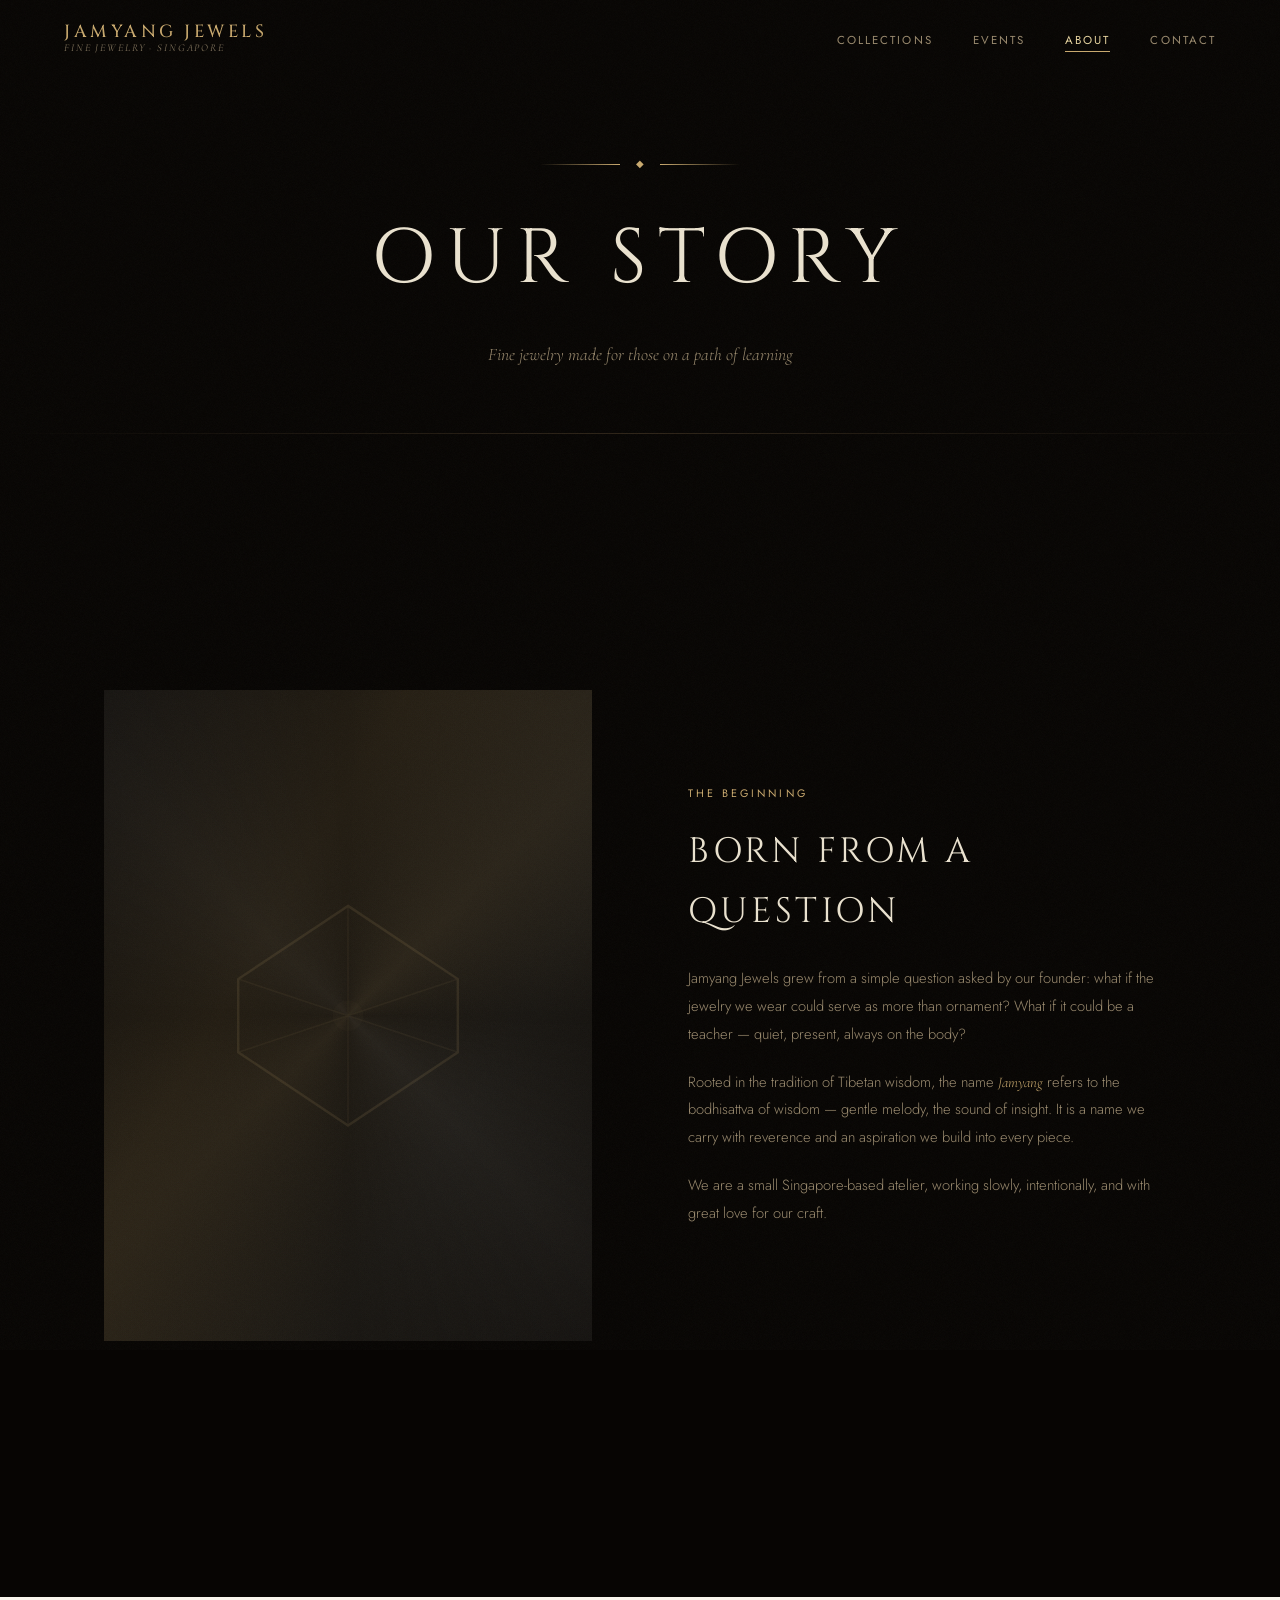
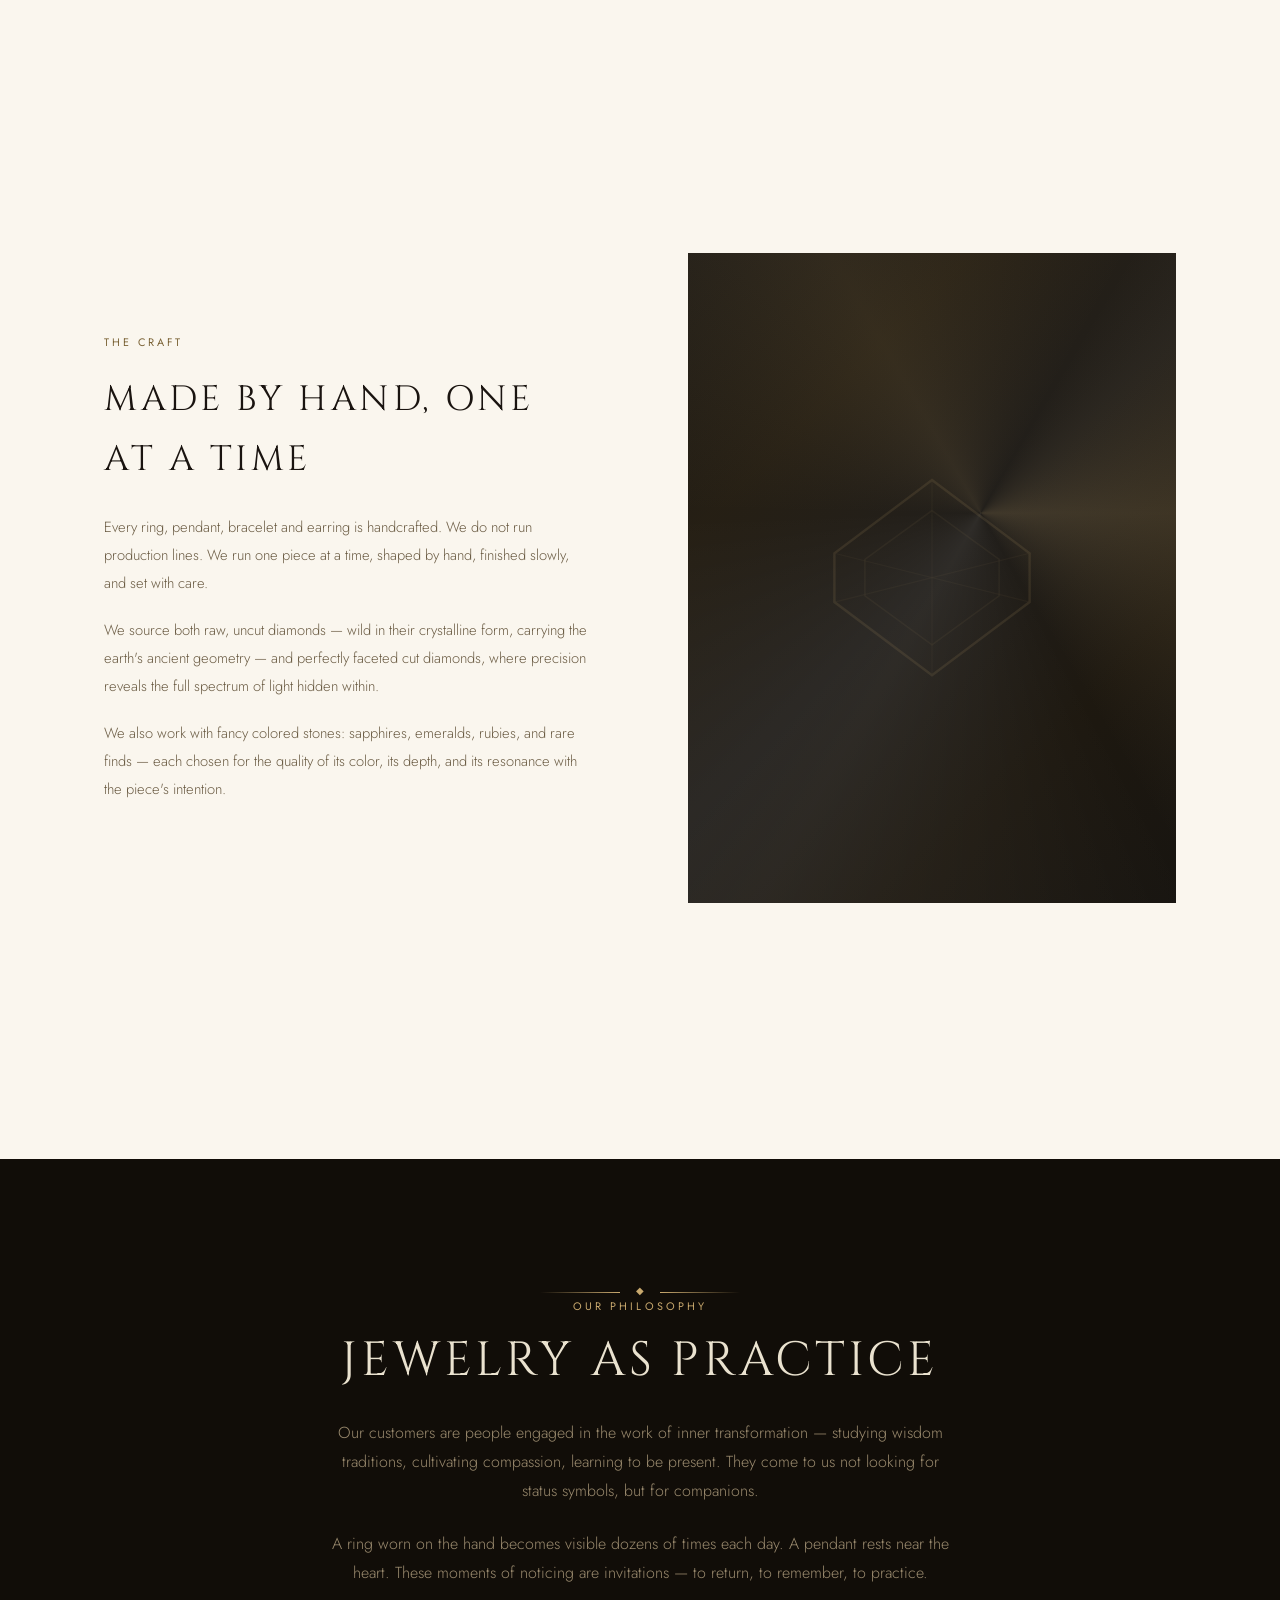
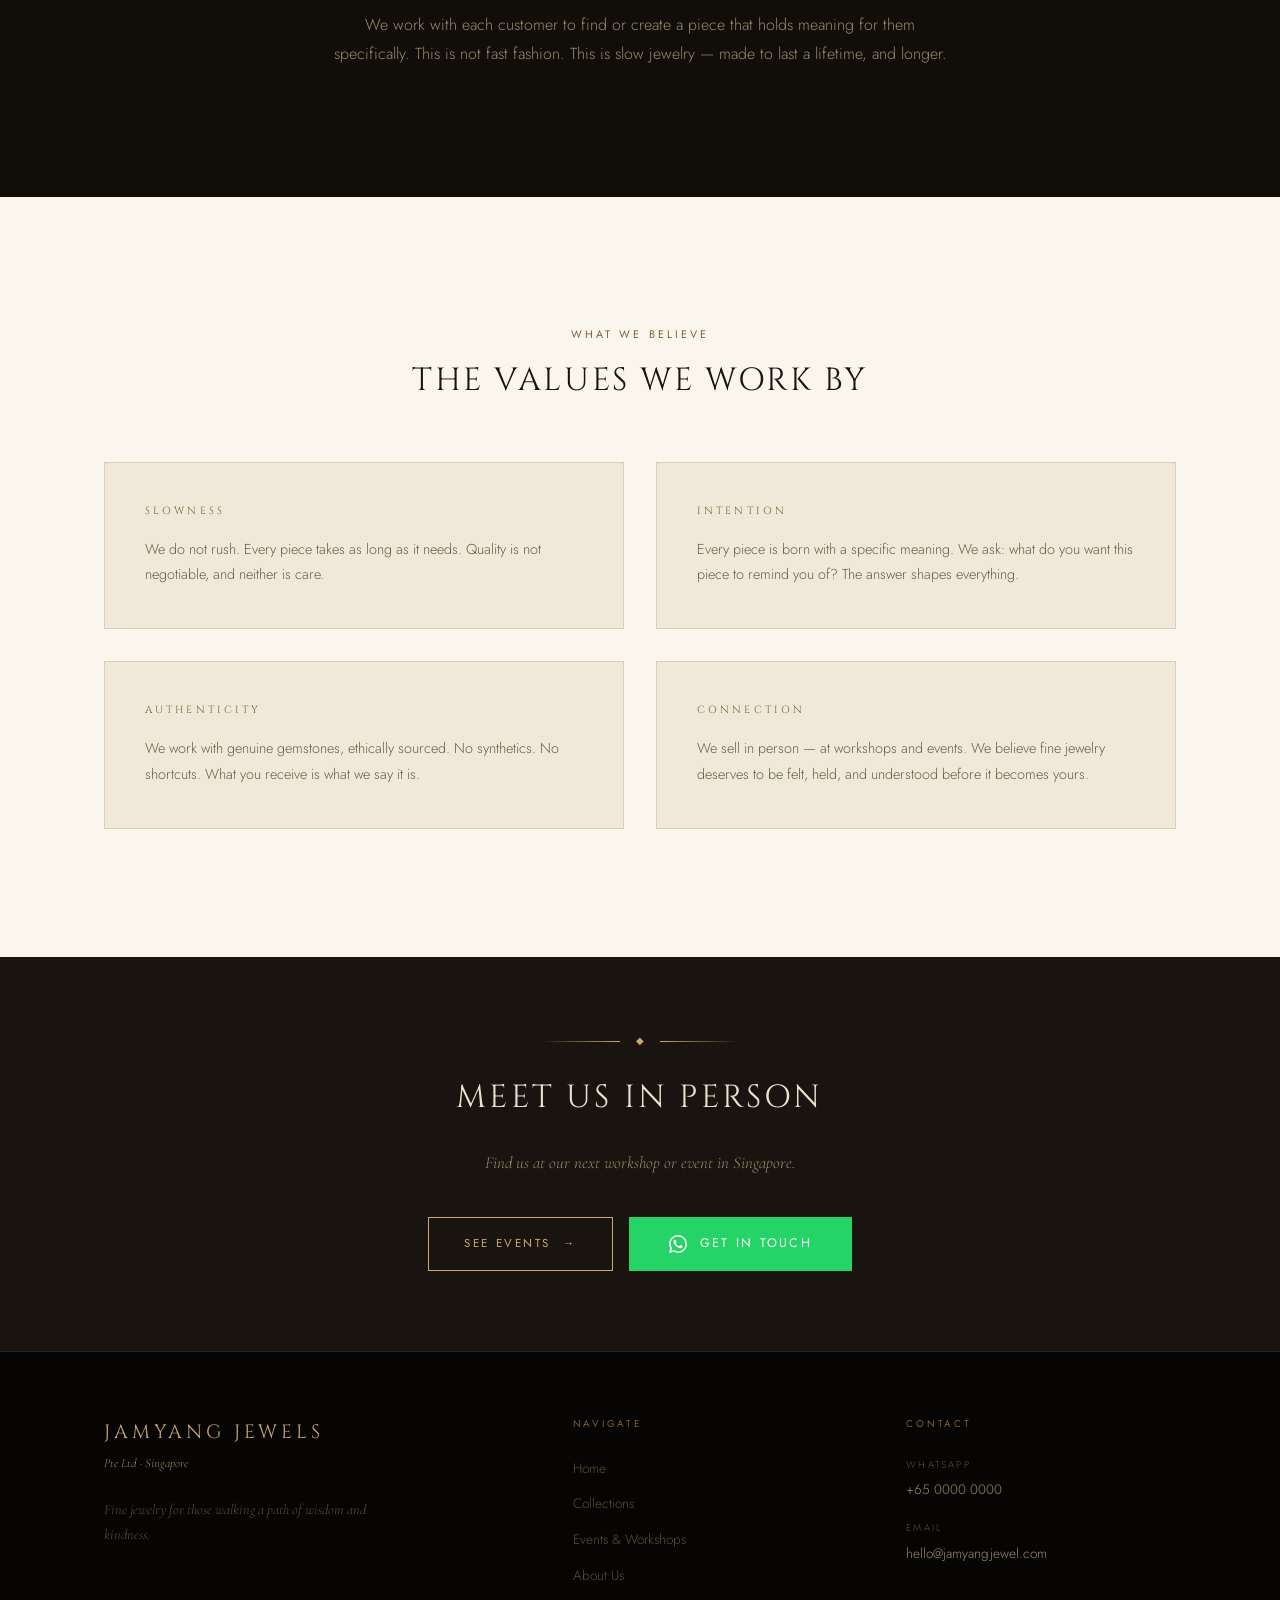
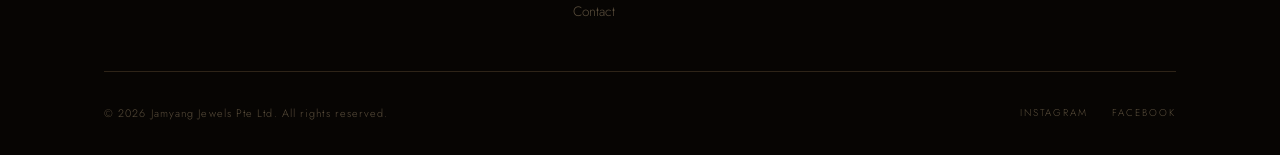
==== about.html @ 81ffeb77 "Initial release: Jamyang Jewels website 5-page static website for Jamyang Jewels Pte Ltd. Sacred Ate" ====
<!DOCTYPE html>
<html lang="en">
<head>
  <meta charset="UTF-8" />
  <meta name="viewport" content="width=device-width, initial-scale=1.0" />
  <title>About — Jamyang Jewels</title>
  <meta name="description" content="The story behind Jamyang Jewels — handcrafted fine jewelry from Singapore, born from a tradition of wisdom and a love of raw and cut diamonds." />
  <link rel="icon" type="image/svg+xml" href="data:image/svg+xml,<svg xmlns='http://www.w3.org/2000/svg' viewBox='0 0 100 100'><polygon points='50,5 95,35 95,65 50,95 5,65 5,35' fill='none' stroke='%23C9A96E' stroke-width='4'/></svg>" />
  <link rel="preconnect" href="https://fonts.googleapis.com" />
  <link rel="preconnect" href="https://fonts.gstatic.com" crossorigin />
  <link href="https://fonts.googleapis.com/css2?family=Cinzel:wght@400;500;600&family=Cormorant+Garamond:ital,wght@0,300;0,400;0,600;1,300;1,400;1,600&family=Jost:wght@200;300;400&display=swap" rel="stylesheet" />
  <link rel="stylesheet" href="css/style.css" />
</head>
<body>

  <div class="grain-overlay" aria-hidden="true"></div>

  <!-- NAVIGATION -->
  <nav class="nav" role="navigation" aria-label="Main navigation">
    <a href="index.html" class="nav__logo" aria-label="Jamyang Jewels home">
      <span class="nav__logo-name">Jamyang Jewels</span>
      <span class="nav__logo-sub">Fine Jewelry · Singapore</span>
    </a>
    <ul class="nav__links" role="list">
      <li><a href="collections.html" class="nav__link">Collections</a></li>
      <li><a href="events.html" class="nav__link">Events</a></li>
      <li><a href="about.html" class="nav__link active">About</a></li>
      <li><a href="contact.html" class="nav__link">Contact</a></li>
    </ul>
    <button class="nav__hamburger" aria-label="Open menu" aria-expanded="false">
      <span></span><span></span><span></span>
    </button>
  </nav>

  <div class="nav__mobile-menu" role="dialog" aria-label="Mobile navigation">
    <a href="collections.html" class="nav__mobile-link">Collections</a>
    <a href="events.html" class="nav__mobile-link">Events</a>
    <a href="about.html" class="nav__mobile-link">About</a>
    <a href="contact.html" class="nav__mobile-link">Contact</a>
  </div>

  <main>
    <!-- PAGE HERO -->
    <section class="page-hero">
      <div class="container--narrow" style="text-align:center;">
        <div class="ornament ornament--center" data-reveal="fade">
          <div class="ornament__line"></div>
          <span class="ornament__gem">◆</span>
          <div class="ornament__line ornament__line--right"></div>
        </div>
        <h1 class="page-hero__title" data-reveal data-delay="2">Our Story</h1>
        <p class="page-hero__subtitle" data-reveal data-delay="3">
          Fine jewelry made for those on a path of learning
        </p>
      </div>
    </section>

    <!-- ORIGIN STORY -->
    <section class="section section--dark">
      <div class="container">
        <div class="about-story">
          <div class="about-story__visual" data-reveal="left">
            <div class="gem-bg gem-bg--raw" style="width:100%; height:100%; border-radius:0;">
              <div class="gem-bg__facet" aria-hidden="true">
                <svg viewBox="0 0 80 80" fill="none" style="width:50%;height:50%;color:var(--gold)">
                  <polygon points="40,4 76,28 76,52 40,76 4,52 4,28" stroke="currentColor" stroke-width="0.8"/>
                  <line x1="4" y1="28" x2="76" y2="52" stroke="currentColor" stroke-width="0.5" opacity="0.5"/>
                  <line x1="4" y1="52" x2="76" y2="28" stroke="currentColor" stroke-width="0.5" opacity="0.5"/>
                  <line x1="40" y1="4" x2="40" y2="76" stroke="currentColor" stroke-width="0.5" opacity="0.5"/>
                  <circle cx="40" cy="40" r="5" fill="currentColor" opacity="0.2"/>
                </svg>
              </div>
            </div>
          </div>
          <div class="about-story__text" data-reveal="right">
            <span class="section-label">The Beginning</span>
            <h2 class="about-story__heading">Born from a Question</h2>
            <p class="about-story__body">
              Jamyang Jewels grew from a simple question asked by our founder: what if the jewelry we wear could serve as more than ornament? What if it could be a teacher — quiet, present, always on the body?
            </p>
            <p class="about-story__body">
              Rooted in the tradition of Tibetan wisdom, the name <em style="color:var(--gold); font-family:var(--font-serif)">Jamyang</em> refers to the bodhisattva of wisdom — gentle melody, the sound of insight. It is a name we carry with reverence and an aspiration we build into every piece.
            </p>
            <p class="about-story__body">
              We are a small Singapore-based atelier, working slowly, intentionally, and with great love for our craft.
            </p>
          </div>
        </div>
      </div>
    </section>

    <!-- CRAFTSMANSHIP -->
    <section class="section section--light">
      <div class="container">
        <div class="about-story about-story--reversed">
          <div class="about-story__visual" data-reveal="right">
            <div class="gem-bg gem-bg--diamond" style="width:100%; height:100%;">
              <div class="gem-bg__facet" aria-hidden="true">
                <svg viewBox="0 0 80 80" fill="none" style="width:50%;height:50%;color:var(--gold)">
                  <polygon points="40,8 72,32 72,48 40,72 8,48 8,32" stroke="currentColor" stroke-width="0.8"/>
                  <polygon points="40,18 62,34 62,46 40,62 18,46 18,34" stroke="currentColor" stroke-width="0.5" opacity="0.5"/>
                  <line x1="8" y1="32" x2="72" y2="48" stroke="currentColor" stroke-width="0.4" opacity="0.4"/>
                  <line x1="8" y1="48" x2="72" y2="32" stroke="currentColor" stroke-width="0.4" opacity="0.4"/>
                  <line x1="40" y1="8" x2="40" y2="72" stroke="currentColor" stroke-width="0.4" opacity="0.4"/>
                </svg>
              </div>
            </div>
          </div>
          <div class="about-story__text" data-reveal="left">
            <span class="section-label" style="color: var(--gold-muted)">The Craft</span>
            <h2 class="about-story__heading" style="color: var(--text-dark)">Made by Hand, One at a Time</h2>
            <p class="about-story__body" style="color: var(--text-dark-muted)">
              Every ring, pendant, bracelet and earring is handcrafted. We do not run production lines. We run one piece at a time, shaped by hand, finished slowly, and set with care.
            </p>
            <p class="about-story__body" style="color: var(--text-dark-muted)">
              We source both raw, uncut diamonds — wild in their crystalline form, carrying the earth's ancient geometry — and perfectly faceted cut diamonds, where precision reveals the full spectrum of light hidden within.
            </p>
            <p class="about-story__body" style="color: var(--text-dark-muted)">
              We also work with fancy colored stones: sapphires, emeralds, rubies, and rare finds — each chosen for the quality of its color, its depth, and its resonance with the piece's intention.
            </p>
          </div>
        </div>
      </div>
    </section>

    <!-- PHILOSOPHY -->
    <section class="section section--mid" style="text-align:center;">
      <div class="container--narrow">
        <div class="ornament ornament--center" data-reveal="fade">
          <div class="ornament__line"></div>
          <span class="ornament__gem">◆</span>
          <div class="ornament__line ornament__line--right"></div>
        </div>
        <span class="section-label" data-reveal data-delay="1">Our Philosophy</span>
        <h2 class="display-title" style="font-size: clamp(1.8rem, 4vw, 3rem); margin: 1rem 0 2rem;" data-reveal data-delay="2">
          Jewelry as Practice
        </h2>
        <p class="body-text" style="color: var(--text-muted); max-width:620px; margin:0 auto 1.5rem;" data-reveal data-delay="3">
          Our customers are people engaged in the work of inner transformation — studying wisdom traditions, cultivating compassion, learning to be present. They come to us not looking for status symbols, but for companions.
        </p>
        <p class="body-text" style="color: var(--text-muted); max-width:620px; margin:0 auto 1.5rem;" data-reveal data-delay="4">
          A ring worn on the hand becomes visible dozens of times each day. A pendant rests near the heart. These moments of noticing are invitations — to return, to remember, to practice.
        </p>
        <p class="body-text" style="color: var(--text-muted); max-width:620px; margin:0 auto;" data-reveal data-delay="5">
          We work with each customer to find or create a piece that holds meaning for them specifically. This is not fast fashion. This is slow jewelry — made to last a lifetime, and longer.
        </p>
      </div>
    </section>

    <!-- VALUES GRID -->
    <section class="section section--light">
      <div class="container">
        <div style="text-align:center; margin-bottom: 4rem;" data-reveal>
          <span class="section-label" style="color: var(--gold-muted)">What We Believe</span>
          <h2 class="display-title" style="font-size: clamp(1.4rem, 3vw, 2rem); color: var(--text-dark);">The Values We Work By</h2>
        </div>

        <div style="display:grid; grid-template-columns: repeat(2, 1fr); gap: 2rem;">
          <div style="padding: 2.5rem; border: 1px solid var(--cream-border); background: var(--cream-dark);" data-reveal data-delay="1">
            <p class="pillar__number" style="color:var(--gold-muted); margin-bottom:1rem;">Slowness</p>
            <p class="body-text" style="color: var(--text-dark-muted); font-size: 0.9rem;">
              We do not rush. Every piece takes as long as it needs. Quality is not negotiable, and neither is care.
            </p>
          </div>
          <div style="padding: 2.5rem; border: 1px solid var(--cream-border); background: var(--cream-dark);" data-reveal data-delay="2">
            <p class="pillar__number" style="color:var(--gold-muted); margin-bottom:1rem;">Intention</p>
            <p class="body-text" style="color: var(--text-dark-muted); font-size: 0.9rem;">
              Every piece is born with a specific meaning. We ask: what do you want this piece to remind you of? The answer shapes everything.
            </p>
          </div>
          <div style="padding: 2.5rem; border: 1px solid var(--cream-border); background: var(--cream-dark);" data-reveal data-delay="3">
            <p class="pillar__number" style="color:var(--gold-muted); margin-bottom:1rem;">Authenticity</p>
            <p class="body-text" style="color: var(--text-dark-muted); font-size: 0.9rem;">
              We work with genuine gemstones, ethically sourced. No synthetics. No shortcuts. What you receive is what we say it is.
            </p>
          </div>
          <div style="padding: 2.5rem; border: 1px solid var(--cream-border); background: var(--cream-dark);" data-reveal data-delay="4">
            <p class="pillar__number" style="color:var(--gold-muted); margin-bottom:1rem;">Connection</p>
            <p class="body-text" style="color: var(--text-dark-muted); font-size: 0.9rem;">
              We sell in person — at workshops and events. We believe fine jewelry deserves to be felt, held, and understood before it becomes yours.
            </p>
          </div>
        </div>
      </div>
    </section>

    <!-- CTA -->
    <section class="cta-band">
      <div class="container--narrow">
        <div class="ornament ornament--center" data-reveal="fade">
          <div class="ornament__line"></div>
          <span class="ornament__gem">◆</span>
          <div class="ornament__line ornament__line--right"></div>
        </div>
        <h2 class="cta-band__heading" data-reveal>Meet Us in Person</h2>
        <p class="cta-band__sub" data-reveal data-delay="2">
          Find us at our next workshop or event in Singapore.
        </p>
        <div style="display:flex; gap:1rem; justify-content:center; flex-wrap:wrap;" data-reveal data-delay="3">
          <a href="events.html" class="btn btn--gold">See Events <span class="btn__arrow">→</span></a>
          <a href="https://wa.me/6500000000" class="btn btn--whatsapp" target="_blank" rel="noopener">
            <svg width="18" height="18" viewBox="0 0 24 24" fill="currentColor" aria-hidden="true"><path d="M17.472 14.382c-.297-.149-1.758-.867-2.03-.967-.273-.099-.471-.148-.67.15-.197.297-.767.966-.94 1.164-.173.199-.347.223-.644.075-.297-.15-1.255-.463-2.39-1.475-.883-.788-1.48-1.761-1.653-2.059-.173-.297-.018-.458.13-.606.134-.133.298-.347.446-.52.149-.174.198-.298.298-.497.099-.198.05-.371-.025-.52-.075-.149-.669-1.612-.916-2.207-.242-.579-.487-.5-.669-.51-.173-.008-.371-.01-.57-.01-.198 0-.52.074-.792.372-.272.297-1.04 1.016-1.04 2.479 0 1.462 1.065 2.875 1.213 3.074.149.198 2.096 3.2 5.077 4.487.709.306 1.262.489 1.694.625.712.227 1.36.195 1.871.118.571-.085 1.758-.719 2.006-1.413.248-.694.248-1.289.173-1.413-.074-.124-.272-.198-.57-.347m-5.421 7.403h-.004a9.87 9.87 0 01-5.031-1.378l-.361-.214-3.741.982.998-3.648-.235-.374a9.86 9.86 0 01-1.51-5.26c.001-5.45 4.436-9.884 9.888-9.884 2.64 0 5.122 1.03 6.988 2.898a9.825 9.825 0 012.893 6.994c-.003 5.45-4.437 9.884-9.885 9.884m8.413-18.297A11.815 11.815 0 0012.05 0C5.495 0 .16 5.335.157 11.892c0 2.096.547 4.142 1.588 5.945L.057 24l6.305-1.654a11.882 11.882 0 005.683 1.448h.005c6.554 0 11.89-5.335 11.893-11.893a11.821 11.821 0 00-3.48-8.413z"/></svg>
            Get in Touch
          </a>
        </div>
      </div>
    </section>
  </main>

  <!-- FOOTER -->
  <footer class="footer">
    <div class="container">
      <div class="footer__grid">
        <div>
          <p class="footer__brand-name">Jamyang Jewels</p>
          <p class="footer__brand-sub">Pte Ltd · Singapore</p>
          <p class="footer__tagline">Fine jewelry for those walking a path of wisdom and kindness.</p>
        </div>
        <div>
          <p class="footer__col-title">Navigate</p>
          <nav class="footer__nav">
            <a href="index.html" class="footer__nav-link">Home</a>
            <a href="collections.html" class="footer__nav-link">Collections</a>
            <a href="events.html" class="footer__nav-link">Events &amp; Workshops</a>
            <a href="about.html" class="footer__nav-link">About Us</a>
            <a href="contact.html" class="footer__nav-link">Contact</a>
          </nav>
        </div>
        <div>
          <p class="footer__col-title">Contact</p>
          <div class="footer__contact-item">
            <span class="footer__contact-label">WhatsApp</span>
            <a href="https://wa.me/6500000000" class="footer__contact-value" target="_blank" rel="noopener">+65 0000 0000</a>
          </div>
          <div class="footer__contact-item">
            <span class="footer__contact-label">Email</span>
            <a href="mailto:hello@jamyangjewel.com" class="footer__contact-value">hello@jamyangjewel.com</a>
          </div>
        </div>
      </div>
      <div class="footer__bottom">
        <p class="footer__copy">© <span class="js-year">2026</span> Jamyang Jewels Pte Ltd. All rights reserved.</p>
        <div class="footer__socials">
          <a href="#" class="footer__social">Instagram</a>
          <a href="#" class="footer__social">Facebook</a>
        </div>
      </div>
    </div>
  </footer>

  <script src="js/main.js"></script>
</body>
</html>
---- css/style.css ----
/* ═══════════════════════════════════════════════════════════
   JamyangJewels.com — Style System
   Sacred Atelier Aesthetic
   Fonts: Cinzel (display) · Cormorant Garamond (serif) · Jost (sans)
═══════════════════════════════════════════════════════════ */

/* ─── 1. CUSTOM PROPERTIES ────────────────────────────────── */
:root {
  /* Obsidian palette */
  --obsidian:         #070503;
  --obsidian-mid:     #110D08;
  --obsidian-surface: #1A1410;
  --obsidian-border:  #2E2418;

  /* Gold palette */
  --gold:             #C9A96E;
  --gold-bright:      #E8D5A0;
  --gold-pale:        #F4ECD6;
  --gold-muted:       #7A6235;
  --gold-dim:         rgba(201, 169, 110, 0.15);
  --gold-glow:        rgba(201, 169, 110, 0.08);

  /* Cream palette — light sections */
  --cream:            #FAF6EE;
  --cream-dark:       #F0E9DA;
  --cream-border:     #D8CEBA;

  /* Text */
  --text-light:       #EAE2CF;
  --text-muted:       #9A8A6E;
  --text-very-muted:  #5A4E3C;
  --text-dark:        #1A1410;
  --text-dark-muted:  #6B5C44;

  /* Accent — colored stones */
  --blush:            #C47A60;
  --blush-pale:       rgba(196, 122, 96, 0.15);
  --sapphire:         #4E6DA0;
  --emerald:          #527A68;

  /* Spacing scale */
  --space-xs:   0.5rem;
  --space-sm:   1rem;
  --space-md:   2rem;
  --space-lg:   4rem;
  --space-xl:   7rem;
  --space-2xl:  12rem;
  --section-v:  clamp(5rem, 10vw, 9rem);

  /* Container */
  --container:  1200px;
  --container-narrow: 760px;
  --gutter:     clamp(1.5rem, 5vw, 4rem);

  /* Typography */
  --font-display: 'Cinzel', serif;
  --font-serif:   'Cormorant Garamond', serif;
  --font-sans:    'Jost', sans-serif;

  /* Transitions */
  --ease-out:   cubic-bezier(0.16, 1, 0.3, 1);
  --ease-gold:  cubic-bezier(0.22, 1, 0.36, 1);
  --duration:   0.7s;
}

/* ─── 2. RESET & BASE ─────────────────────────────────────── */
*, *::before, *::after {
  box-sizing: border-box;
  margin: 0;
  padding: 0;
}

html {
  font-size: 16px;
  scroll-behavior: smooth;
  -webkit-font-smoothing: antialiased;
  -moz-osx-font-smoothing: grayscale;
}

body {
  background-color: var(--obsidian);
  color: var(--text-light);
  font-family: var(--font-sans);
  font-weight: 300;
  line-height: 1.7;
  overflow-x: hidden;
}

img, video {
  display: block;
  max-width: 100%;
}

a {
  color: inherit;
  text-decoration: none;
}

ul, ol {
  list-style: none;
}

button {
  cursor: pointer;
  border: none;
  background: none;
  font-family: inherit;
}

/* ─── 3. GRAIN TEXTURE OVERLAY ────────────────────────────── */
.grain-overlay {
  position: fixed;
  inset: -50%;
  width: 200%;
  height: 200%;
  pointer-events: none;
  z-index: 9999;
  opacity: 0.035;
  background-image: url("data:image/svg+xml,%3Csvg viewBox='0 0 512 512' xmlns='http://www.w3.org/2000/svg'%3E%3Cfilter id='n'%3E%3CfeTurbulence type='fractalNoise' baseFrequency='0.75' numOctaves='4' stitchTiles='stitch'/%3E%3C/filter%3E%3Crect width='100%25' height='100%25' filter='url(%23n)'/%3E%3C/svg%3E");
  background-repeat: repeat;
  background-size: 256px 256px;
  animation: grain-drift 8s steps(12) infinite;
}

@keyframes grain-drift {
  0%   { transform: translate(0, 0); }
  10%  { transform: translate(-3%, -4%); }
  20%  { transform: translate(4%, 2%); }
  30%  { transform: translate(-2%, 5%); }
  40%  { transform: translate(5%, -1%); }
  50%  { transform: translate(-4%, 4%); }
  60%  { transform: translate(2%, -5%); }
  70%  { transform: translate(-5%, 2%); }
  80%  { transform: translate(3%, 4%); }
  90%  { transform: translate(-1%, -3%); }
  100% { transform: translate(0, 0); }
}

/* ─── 4. NAVIGATION ───────────────────────────────────────── */
.nav {
  position: fixed;
  top: 0;
  left: 0;
  right: 0;
  z-index: 100;
  padding: 1.5rem var(--gutter);
  display: flex;
  align-items: center;
  justify-content: space-between;
  transition: background 0.5s ease, border-color 0.5s ease, padding 0.4s ease;
  border-bottom: 1px solid transparent;
}

.nav.scrolled {
  background: rgba(7, 5, 3, 0.92);
  backdrop-filter: blur(12px);
  -webkit-backdrop-filter: blur(12px);
  border-bottom-color: var(--obsidian-border);
  padding-top: 1rem;
  padding-bottom: 1rem;
}

.nav__logo {
  display: flex;
  flex-direction: column;
  gap: 0.1rem;
  line-height: 1;
}

.nav__logo-name {
  font-family: var(--font-display);
  font-size: 1.1rem;
  font-weight: 500;
  letter-spacing: 0.2em;
  color: var(--gold);
  text-transform: uppercase;
}

.nav__logo-sub {
  font-family: var(--font-serif);
  font-size: 0.65rem;
  font-style: italic;
  letter-spacing: 0.18em;
  color: var(--text-muted);
  text-transform: uppercase;
}

.nav__links {
  display: flex;
  align-items: center;
  gap: 2.5rem;
}

.nav__link {
  font-family: var(--font-sans);
  font-size: 0.72rem;
  font-weight: 400;
  letter-spacing: 0.18em;
  text-transform: uppercase;
  color: var(--text-muted);
  transition: color 0.3s ease;
  position: relative;
}

.nav__link::after {
  content: '';
  position: absolute;
  bottom: -4px;
  left: 0;
  width: 0;
  height: 1px;
  background: var(--gold);
  transition: width 0.4s var(--ease-out);
}

.nav__link:hover {
  color: var(--gold);
}

.nav__link:hover::after {
  width: 100%;
}

.nav__link.active {
  color: var(--gold-bright);
}

.nav__link.active::after {
  width: 100%;
}

/* Hamburger */
.nav__hamburger {
  display: none;
  flex-direction: column;
  gap: 5px;
  padding: 4px;
  cursor: pointer;
  z-index: 200;
}

.nav__hamburger span {
  display: block;
  width: 24px;
  height: 1px;
  background: var(--gold);
  transition: transform 0.4s ease, opacity 0.3s ease;
}

.nav__hamburger.open span:nth-child(1) {
  transform: translateY(6px) rotate(45deg);
}

.nav__hamburger.open span:nth-child(2) {
  opacity: 0;
}

.nav__hamburger.open span:nth-child(3) {
  transform: translateY(-6px) rotate(-45deg);
}

/* Mobile menu overlay */
.nav__mobile-menu {
  position: fixed;
  inset: 0;
  background: var(--obsidian);
  z-index: 150;
  display: flex;
  flex-direction: column;
  align-items: center;
  justify-content: center;
  gap: 3rem;
  opacity: 0;
  pointer-events: none;
  transition: opacity 0.5s ease;
}

.nav__mobile-menu.open {
  opacity: 1;
  pointer-events: auto;
}

.nav__mobile-link {
  font-family: var(--font-display);
  font-size: clamp(1.8rem, 5vw, 3rem);
  letter-spacing: 0.15em;
  color: var(--text-light);
  text-transform: uppercase;
  transition: color 0.3s ease;
}

.nav__mobile-link:hover {
  color: var(--gold);
}

/* ─── 5. LAYOUT UTILITIES ─────────────────────────────────── */
.container {
  max-width: var(--container);
  margin: 0 auto;
  padding: 0 var(--gutter);
}

.container--narrow {
  max-width: var(--container-narrow);
  margin: 0 auto;
  padding: 0 var(--gutter);
}

.section {
  padding: var(--section-v) 0;
}

.section--dark {
  background: var(--obsidian);
  color: var(--text-light);
}

.section--mid {
  background: var(--obsidian-mid);
  color: var(--text-light);
}

.section--light {
  background: var(--cream);
  color: var(--text-dark);
}

.section--light-dark {
  background: var(--cream-dark);
  color: var(--text-dark);
}

/* ─── 6. ORNAMENTAL DIVIDERS ──────────────────────────────── */
.ornament {
  display: flex;
  align-items: center;
  gap: 1rem;
  margin: 0 auto;
}

.ornament--center {
  justify-content: center;
}

.ornament__line {
  flex: 1;
  max-width: 80px;
  height: 1px;
  background: linear-gradient(90deg, transparent, var(--gold));
}

.ornament__line--right {
  background: linear-gradient(90deg, var(--gold), transparent);
}

.ornament__gem {
  font-size: 0.6rem;
  color: var(--gold);
  line-height: 1;
}

.section-label {
  font-family: var(--font-sans);
  font-size: 0.68rem;
  font-weight: 400;
  letter-spacing: 0.28em;
  text-transform: uppercase;
  color: var(--gold);
  display: block;
  margin-bottom: 1.2rem;
}

/* ─── 7. TYPOGRAPHY SYSTEM ────────────────────────────────── */
.display-title {
  font-family: var(--font-display);
  font-weight: 400;
  letter-spacing: 0.08em;
  line-height: 1.1;
  text-transform: uppercase;
}

.serif-heading {
  font-family: var(--font-serif);
  font-weight: 400;
  line-height: 1.2;
}

.serif-quote {
  font-family: var(--font-serif);
  font-style: italic;
  font-weight: 300;
  line-height: 1.5;
}

.body-text {
  font-family: var(--font-sans);
  font-weight: 300;
  line-height: 1.8;
}

/* ─── 8. BUTTONS ──────────────────────────────────────────── */
.btn {
  display: inline-flex;
  align-items: center;
  gap: 0.75rem;
  font-family: var(--font-sans);
  font-size: 0.72rem;
  font-weight: 400;
  letter-spacing: 0.22em;
  text-transform: uppercase;
  padding: 0.9rem 2.2rem;
  transition: all 0.4s var(--ease-out);
  position: relative;
  overflow: hidden;
}

.btn--gold {
  border: 1px solid var(--gold);
  color: var(--gold);
  background: transparent;
}

.btn--gold::before {
  content: '';
  position: absolute;
  inset: 0;
  background: var(--gold);
  transform: translateX(-101%);
  transition: transform 0.5s var(--ease-out);
  z-index: -1;
}

.btn--gold:hover {
  color: var(--obsidian);
}

.btn--gold:hover::before {
  transform: translateX(0);
}

.btn--dark {
  border: 1px solid var(--obsidian-border);
  color: var(--text-dark);
  background: transparent;
}

.btn--dark:hover {
  border-color: var(--gold-muted);
  color: var(--gold-muted);
}

.btn--ghost {
  color: var(--text-muted);
  padding: 0;
  letter-spacing: 0.18em;
}

.btn--ghost::after {
  content: '';
  position: absolute;
  bottom: -2px;
  left: 0;
  width: 100%;
  height: 1px;
  background: var(--gold);
  transform: scaleX(0);
  transform-origin: left;
  transition: transform 0.4s var(--ease-out);
}

.btn--ghost:hover {
  color: var(--gold);
}

.btn--ghost:hover::after {
  transform: scaleX(1);
}

.btn__arrow {
  transition: transform 0.3s ease;
}

.btn:hover .btn__arrow {
  transform: translateX(5px);
}

/* ─── 9. HERO SECTION ─────────────────────────────────────── */
.hero {
  position: relative;
  min-height: 100svh;
  display: flex;
  flex-direction: column;
  align-items: center;
  justify-content: center;
  overflow: hidden;
  background: var(--obsidian);
}

/* Atmospheric background */
.hero::before {
  content: '';
  position: absolute;
  inset: 0;
  background:
    radial-gradient(ellipse 60% 60% at 50% 40%, rgba(201, 169, 110, 0.07) 0%, transparent 70%),
    radial-gradient(ellipse 40% 40% at 20% 80%, rgba(196, 122, 96, 0.04) 0%, transparent 60%),
    radial-gradient(ellipse 50% 50% at 80% 20%, rgba(78, 109, 160, 0.04) 0%, transparent 60%);
}

.hero__inner {
  position: relative;
  z-index: 2;
  text-align: center;
  padding: 0 var(--gutter);
  display: flex;
  flex-direction: column;
  align-items: center;
  gap: 1.5rem;
}

/* Rotating diamond ornament */
.hero__diamond-wrap {
  width: 80px;
  height: 80px;
  position: relative;
  margin-bottom: 1rem;
  animation: diamond-spin 24s linear infinite;
}

.hero__diamond-wrap svg {
  width: 100%;
  height: 100%;
  color: var(--gold);
}

@keyframes diamond-spin {
  from { transform: rotate(0deg); }
  to   { transform: rotate(360deg); }
}

.hero__eyebrow {
  font-family: var(--font-sans);
  font-size: 0.68rem;
  font-weight: 400;
  letter-spacing: 0.35em;
  text-transform: uppercase;
  color: var(--gold);
  opacity: 0;
  animation: fade-up 1.2s var(--ease-out) 0.3s forwards;
}

.hero__rule {
  width: 1px;
  height: 40px;
  background: linear-gradient(to bottom, transparent, var(--gold-muted), transparent);
  opacity: 0;
  animation: fade-in 1.2s ease 0.6s forwards;
}

.hero__title {
  font-family: var(--font-display);
  font-size: clamp(3rem, 9vw, 7.5rem);
  font-weight: 400;
  letter-spacing: 0.12em;
  text-transform: uppercase;
  color: var(--text-light);
  line-height: 1;
  opacity: 0;
  animation: fade-up 1.4s var(--ease-out) 0.5s forwards;
}

.hero__title span {
  display: block;
  background: linear-gradient(
    135deg,
    var(--text-light) 0%,
    var(--gold-pale) 40%,
    var(--gold-bright) 60%,
    var(--text-light) 100%
  );
  background-size: 200% 200%;
  -webkit-background-clip: text;
  -webkit-text-fill-color: transparent;
  background-clip: text;
  animation: gold-shimmer 8s ease 2s infinite;
}

@keyframes gold-shimmer {
  0%   { background-position: 200% 0%; }
  50%  { background-position: 0% 100%; }
  100% { background-position: 200% 0%; }
}

.hero__tagline {
  font-family: var(--font-serif);
  font-size: clamp(1rem, 2.5vw, 1.6rem);
  font-weight: 300;
  font-style: italic;
  letter-spacing: 0.05em;
  color: var(--gold);
  opacity: 0;
  animation: fade-up 1.2s var(--ease-out) 0.9s forwards;
}

.hero__divider {
  display: flex;
  align-items: center;
  gap: 1.2rem;
  opacity: 0;
  animation: fade-in 1s ease 1.1s forwards;
}

.hero__divider-line {
  width: 60px;
  height: 1px;
  background: var(--gold-muted);
}

.hero__divider-gem {
  font-size: 0.5rem;
  color: var(--gold-muted);
}

.hero__attrs {
  display: flex;
  align-items: center;
  gap: 1.5rem;
  font-family: var(--font-sans);
  font-size: 0.68rem;
  font-weight: 300;
  letter-spacing: 0.25em;
  text-transform: uppercase;
  color: var(--text-muted);
  opacity: 0;
  animation: fade-up 1s ease 1.2s forwards;
}

.hero__attr-dot {
  font-size: 0.4rem;
  color: var(--gold-muted);
}

.hero__cta-group {
  display: flex;
  align-items: center;
  gap: 1.5rem;
  margin-top: 1rem;
  opacity: 0;
  animation: fade-up 1s ease 1.5s forwards;
}

.hero__scroll {
  position: absolute;
  bottom: 2.5rem;
  left: 50%;
  transform: translateX(-50%);
  display: flex;
  flex-direction: column;
  align-items: center;
  gap: 0.6rem;
  font-family: var(--font-sans);
  font-size: 0.6rem;
  letter-spacing: 0.28em;
  text-transform: uppercase;
  color: var(--text-very-muted);
  opacity: 0;
  animation: fade-in 1s ease 2s forwards;
}

.hero__scroll-line {
  width: 1px;
  height: 40px;
  background: linear-gradient(to bottom, var(--gold-muted), transparent);
  animation: scroll-pulse 2.5s ease-in-out infinite;
}

@keyframes scroll-pulse {
  0%, 100% { opacity: 0.4; transform: scaleY(1); }
  50%       { opacity: 1;   transform: scaleY(1.2); }
}

@keyframes fade-up {
  from { opacity: 0; transform: translateY(20px); }
  to   { opacity: 1; transform: translateY(0); }
}

@keyframes fade-in {
  from { opacity: 0; }
  to   { opacity: 1; }
}

/* ─── 10. MANIFESTO SECTION ───────────────────────────────── */
.manifesto {
  padding: var(--section-v) 0;
  background: var(--obsidian-mid);
  text-align: center;
}

.manifesto__text {
  font-family: var(--font-serif);
  font-size: clamp(1.4rem, 3.5vw, 2.4rem);
  font-weight: 300;
  font-style: italic;
  line-height: 1.55;
  color: var(--text-light);
  max-width: 820px;
  margin: 2rem auto;
}

.manifesto__text em {
  color: var(--gold);
  font-style: normal;
}

.manifesto__attribution {
  font-family: var(--font-sans);
  font-size: 0.68rem;
  letter-spacing: 0.25em;
  text-transform: uppercase;
  color: var(--text-muted);
  margin-top: 1.5rem;
}

/* ─── 11. PILLARS SECTION ─────────────────────────────────── */
.pillars {
  padding: var(--section-v) 0;
  background: var(--cream);
  color: var(--text-dark);
}

.pillars__grid {
  display: grid;
  grid-template-columns: repeat(3, 1fr);
  gap: 0;
  margin-top: 4rem;
}

.pillar {
  padding: 3rem 2.5rem;
  border-right: 1px solid var(--cream-border);
  text-align: center;
  position: relative;
}

.pillar:last-child {
  border-right: none;
}

.pillar__icon {
  width: 56px;
  height: 56px;
  margin: 0 auto 2rem;
  color: var(--gold-muted);
}

.pillar__number {
  font-family: var(--font-display);
  font-size: 0.65rem;
  letter-spacing: 0.3em;
  text-transform: uppercase;
  color: var(--gold-muted);
  display: block;
  margin-bottom: 1.2rem;
}

.pillar__title {
  font-family: var(--font-display);
  font-size: 1rem;
  font-weight: 500;
  letter-spacing: 0.15em;
  text-transform: uppercase;
  color: var(--text-dark);
  margin-bottom: 1.2rem;
}

.pillar__text {
  font-family: var(--font-sans);
  font-size: 0.88rem;
  font-weight: 300;
  color: var(--text-dark-muted);
  line-height: 1.8;
}

/* ─── 12. COLLECTION PREVIEW ──────────────────────────────── */
.collection-preview {
  padding: var(--section-v) 0;
  background: var(--obsidian);
}

.collection-preview__header {
  display: flex;
  align-items: flex-end;
  justify-content: space-between;
  margin-bottom: 3.5rem;
  gap: 2rem;
}

.collection-preview__heading {
  font-family: var(--font-display);
  font-size: clamp(1.8rem, 4vw, 3rem);
  font-weight: 400;
  letter-spacing: 0.1em;
  text-transform: uppercase;
  color: var(--text-light);
}

.collection-preview__grid {
  display: grid;
  grid-template-columns: repeat(12, 1fr);
  grid-template-rows: auto;
  gap: 1.5rem;
}

.piece-card {
  position: relative;
  overflow: hidden;
  cursor: pointer;
}

.piece-card:nth-child(1) { grid-column: 1 / 6; grid-row: 1; }
.piece-card:nth-child(2) { grid-column: 6 / 9; grid-row: 1; }
.piece-card:nth-child(3) { grid-column: 9 / 13; grid-row: 1; }
.piece-card:nth-child(4) { grid-column: 1 / 5; grid-row: 2; }
.piece-card:nth-child(5) { grid-column: 5 / 13; grid-row: 2; }

/* Gem placeholder visual */
.piece-card__image {
  width: 100%;
  aspect-ratio: 4/5;
  position: relative;
  overflow: hidden;
}

.piece-card:nth-child(1) .piece-card__image,
.piece-card:nth-child(5) .piece-card__image { aspect-ratio: 3/2; }

.piece-card:nth-child(2) .piece-card__image,
.piece-card:nth-child(3) .piece-card__image,
.piece-card:nth-child(4) .piece-card__image { aspect-ratio: 4/5; }

.gem-bg {
  width: 100%;
  height: 100%;
  position: relative;
  transition: transform 0.8s var(--ease-out);
}

.piece-card:hover .gem-bg {
  transform: scale(1.05);
}

/* Diamond-type gem */
.gem-bg--diamond {
  background:
    linear-gradient(135deg,
      rgba(240, 235, 220, 0.06) 0%,
      rgba(201, 169, 110, 0.12) 25%,
      rgba(255, 255, 255, 0.08) 50%,
      rgba(201, 169, 110, 0.08) 75%,
      rgba(240, 235, 220, 0.04) 100%
    );
  background-color: #0f0c08;
}

.gem-bg--diamond::before {
  content: '';
  position: absolute;
  inset: 0;
  background: conic-gradient(
    from 30deg at 60% 40%,
    transparent 0deg,
    rgba(201, 169, 110, 0.18) 60deg,
    transparent 120deg,
    rgba(255, 255, 255, 0.06) 180deg,
    transparent 240deg,
    rgba(201, 169, 110, 0.1) 300deg,
    transparent 360deg
  );
  animation: gem-rotate 12s linear infinite;
}

/* Blush/colored stone gem */
.gem-bg--blush {
  background-color: #100a08;
  background: linear-gradient(
    145deg,
    rgba(196, 122, 96, 0.08) 0%,
    rgba(201, 169, 110, 0.06) 40%,
    rgba(196, 122, 96, 0.12) 100%
  );
}

.gem-bg--blush::before {
  content: '';
  position: absolute;
  inset: 0;
  background: radial-gradient(ellipse at 40% 35%, rgba(196, 122, 96, 0.2) 0%, transparent 60%);
  animation: gem-pulse 6s ease-in-out infinite;
}

/* Sapphire gem */
.gem-bg--sapphire {
  background-color: #060810;
  background: linear-gradient(
    135deg,
    rgba(78, 109, 160, 0.08) 0%,
    rgba(201, 169, 110, 0.06) 50%,
    rgba(78, 109, 160, 0.1) 100%
  );
}

.gem-bg--sapphire::before {
  content: '';
  position: absolute;
  inset: 0;
  background: radial-gradient(ellipse at 55% 40%, rgba(78, 109, 160, 0.25) 0%, transparent 60%);
  animation: gem-pulse 7s ease-in-out 1s infinite;
}

/* Emerald gem */
.gem-bg--emerald {
  background-color: #060c08;
  background: linear-gradient(
    150deg,
    rgba(82, 122, 104, 0.08) 0%,
    rgba(201, 169, 110, 0.05) 50%,
    rgba(82, 122, 104, 0.12) 100%
  );
}

.gem-bg--emerald::before {
  content: '';
  position: absolute;
  inset: 0;
  background: radial-gradient(ellipse at 45% 45%, rgba(82, 122, 104, 0.22) 0%, transparent 60%);
  animation: gem-pulse 8s ease-in-out 2s infinite;
}

/* Raw diamond */
.gem-bg--raw {
  background-color: #0c0a06;
  background: linear-gradient(
    120deg,
    rgba(180, 170, 150, 0.06) 0%,
    rgba(201, 169, 110, 0.14) 35%,
    rgba(240, 230, 200, 0.08) 70%,
    rgba(180, 170, 150, 0.04) 100%
  );
}

.gem-bg--raw::before {
  content: '';
  position: absolute;
  inset: 0;
  background: conic-gradient(
    from 0deg at 50% 50%,
    transparent 0deg,
    rgba(201, 169, 110, 0.08) 45deg,
    transparent 90deg,
    rgba(255, 255, 255, 0.04) 135deg,
    transparent 180deg,
    rgba(201, 169, 110, 0.06) 225deg,
    transparent 270deg,
    rgba(255, 255, 255, 0.03) 315deg,
    transparent 360deg
  );
  animation: gem-rotate 18s linear infinite reverse;
}

/* Diamond SVG overlay */
.gem-bg__facet {
  position: absolute;
  inset: 0;
  display: flex;
  align-items: center;
  justify-content: center;
  opacity: 0.12;
}

.gem-bg__facet svg {
  width: 45%;
  height: 45%;
  color: var(--gold);
}

@keyframes gem-rotate {
  from { transform: rotate(0deg); }
  to   { transform: rotate(360deg); }
}

@keyframes gem-pulse {
  0%, 100% { opacity: 0.6; }
  50%       { opacity: 1; }
}

/* Hover overlay on cards */
.piece-card__overlay {
  position: absolute;
  inset: 0;
  background: rgba(7, 5, 3, 0.7);
  display: flex;
  align-items: center;
  justify-content: center;
  opacity: 0;
  transition: opacity 0.5s ease;
}

.piece-card:hover .piece-card__overlay {
  opacity: 1;
}

.piece-card__overlay-text {
  font-family: var(--font-sans);
  font-size: 0.68rem;
  letter-spacing: 0.28em;
  text-transform: uppercase;
  color: var(--gold);
  border: 1px solid var(--gold);
  padding: 0.7rem 1.5rem;
}

.piece-card__info {
  padding: 1.2rem 0 0;
}

.piece-card__type {
  font-family: var(--font-sans);
  font-size: 0.62rem;
  letter-spacing: 0.22em;
  text-transform: uppercase;
  color: var(--gold-muted);
  display: block;
  margin-bottom: 0.4rem;
}

.piece-card__name {
  font-family: var(--font-serif);
  font-size: 1.15rem;
  font-weight: 400;
  color: var(--text-light);
  margin-bottom: 0.3rem;
}

.piece-card__intention {
  font-family: var(--font-serif);
  font-size: 0.85rem;
  font-style: italic;
  color: var(--text-muted);
}

/* ─── 13. PHILOSOPHY / QUOTE SECTION ──────────────────────── */
.philosophy {
  padding: var(--section-v) 0;
  background: var(--obsidian-surface);
  text-align: center;
  position: relative;
  overflow: hidden;
}

.philosophy::before {
  content: '';
  position: absolute;
  top: 50%;
  left: 50%;
  transform: translate(-50%, -50%);
  width: 600px;
  height: 600px;
  border: 1px solid var(--gold-dim);
  border-radius: 50%;
  pointer-events: none;
}

.philosophy::after {
  content: '';
  position: absolute;
  top: 50%;
  left: 50%;
  transform: translate(-50%, -50%) rotate(45deg);
  width: 420px;
  height: 420px;
  border: 1px solid var(--gold-dim);
  pointer-events: none;
}

.philosophy__inner {
  position: relative;
  z-index: 2;
}

.philosophy__quote {
  font-family: var(--font-serif);
  font-size: clamp(1.5rem, 3.5vw, 2.6rem);
  font-weight: 300;
  font-style: italic;
  line-height: 1.5;
  color: var(--text-light);
  max-width: 780px;
  margin: 2rem auto;
  position: relative;
}

.philosophy__quote::before {
  content: '"';
  font-family: var(--font-serif);
  font-size: 5rem;
  color: var(--gold-dim);
  position: absolute;
  top: -2rem;
  left: -1.5rem;
  line-height: 1;
}

.philosophy__source {
  font-family: var(--font-sans);
  font-size: 0.68rem;
  letter-spacing: 0.25em;
  text-transform: uppercase;
  color: var(--gold-muted);
  margin-top: 2rem;
}

/* ─── 14. EVENTS PREVIEW ──────────────────────────────────── */
.events-preview {
  padding: var(--section-v) 0;
  background: var(--cream);
  color: var(--text-dark);
}

.events-preview__header {
  display: flex;
  align-items: flex-end;
  justify-content: space-between;
  margin-bottom: 3rem;
  gap: 2rem;
}

.events-preview__list {
  border-top: 1px solid var(--cream-border);
}

.event-item {
  display: grid;
  grid-template-columns: 120px 1fr auto;
  align-items: start;
  gap: 2rem;
  padding: 2rem 0;
  border-bottom: 1px solid var(--cream-border);
  transition: background 0.3s ease;
}

.event-item:hover {
  background: var(--cream-dark);
  margin: 0 -1rem;
  padding-left: 1rem;
  padding-right: 1rem;
}

.event-item__date {
  text-align: right;
}

.event-item__day {
  font-family: var(--font-display);
  font-size: 2.5rem;
  font-weight: 400;
  letter-spacing: 0.05em;
  color: var(--text-dark);
  line-height: 1;
  display: block;
}

.event-item__month {
  font-family: var(--font-sans);
  font-size: 0.65rem;
  letter-spacing: 0.28em;
  text-transform: uppercase;
  color: var(--gold-muted);
}

.event-item__title {
  font-family: var(--font-serif);
  font-size: 1.3rem;
  font-weight: 400;
  color: var(--text-dark);
  margin-bottom: 0.4rem;
}

.event-item__location {
  font-family: var(--font-sans);
  font-size: 0.78rem;
  font-weight: 300;
  letter-spacing: 0.08em;
  color: var(--text-dark-muted);
}

.event-item__type {
  font-family: var(--font-sans);
  font-size: 0.62rem;
  letter-spacing: 0.2em;
  text-transform: uppercase;
  color: var(--gold-muted);
  border: 1px solid var(--cream-border);
  padding: 0.3rem 0.8rem;
  white-space: nowrap;
  align-self: center;
}

/* ─── 15. WHATSAPP CTA BAND ────────────────────────────────── */
.cta-band {
  padding: 5rem 0;
  background: var(--obsidian-surface);
  text-align: center;
}

.cta-band__heading {
  font-family: var(--font-display);
  font-size: clamp(1.2rem, 3vw, 2rem);
  font-weight: 400;
  letter-spacing: 0.1em;
  text-transform: uppercase;
  color: var(--text-light);
  margin: 1.5rem auto;
  max-width: 600px;
}

.cta-band__sub {
  font-family: var(--font-serif);
  font-size: 1.05rem;
  font-style: italic;
  color: var(--text-muted);
  margin-bottom: 2.5rem;
}

.btn--whatsapp {
  background: #25D366;
  color: #fff;
  border: none;
  padding: 1rem 2.5rem;
  font-size: 0.78rem;
  letter-spacing: 0.18em;
  gap: 0.8rem;
}

.btn--whatsapp:hover {
  background: #1ebe5a;
  color: #fff;
}

.btn--whatsapp::before { display: none; }

/* ─── 16. FOOTER ──────────────────────────────────────────── */
.footer {
  background: var(--obsidian);
  border-top: 1px solid var(--obsidian-border);
  padding: 4rem 0 2rem;
}

.footer__grid {
  display: grid;
  grid-template-columns: 1.5fr 1fr 1fr;
  gap: 4rem;
  padding-bottom: 3rem;
  border-bottom: 1px solid var(--obsidian-border);
}

.footer__brand-name {
  font-family: var(--font-display);
  font-size: 1.2rem;
  letter-spacing: 0.2em;
  color: var(--gold);
  text-transform: uppercase;
  margin-bottom: 0.3rem;
}

.footer__brand-sub {
  font-family: var(--font-serif);
  font-size: 0.78rem;
  font-style: italic;
  color: var(--text-muted);
  margin-bottom: 1.5rem;
}

.footer__tagline {
  font-family: var(--font-serif);
  font-size: 0.9rem;
  font-style: italic;
  color: var(--text-very-muted);
  line-height: 1.7;
  max-width: 280px;
}

.footer__col-title {
  font-family: var(--font-sans);
  font-size: 0.62rem;
  font-weight: 400;
  letter-spacing: 0.28em;
  text-transform: uppercase;
  color: var(--gold-muted);
  margin-bottom: 1.5rem;
}

.footer__nav {
  display: flex;
  flex-direction: column;
  gap: 0.8rem;
}

.footer__nav-link {
  font-family: var(--font-sans);
  font-size: 0.85rem;
  font-weight: 300;
  color: var(--text-very-muted);
  transition: color 0.3s ease;
}

.footer__nav-link:hover {
  color: var(--gold);
}

.footer__contact-item {
  display: flex;
  flex-direction: column;
  gap: 0.3rem;
  margin-bottom: 1.2rem;
}

.footer__contact-label {
  font-family: var(--font-sans);
  font-size: 0.62rem;
  letter-spacing: 0.22em;
  text-transform: uppercase;
  color: var(--text-very-muted);
}

.footer__contact-value {
  font-family: var(--font-sans);
  font-size: 0.85rem;
  font-weight: 300;
  color: var(--text-muted);
  transition: color 0.3s ease;
}

.footer__contact-value:hover {
  color: var(--gold);
}

.footer__bottom {
  display: flex;
  align-items: center;
  justify-content: space-between;
  padding-top: 2rem;
  gap: 1.5rem;
}

.footer__copy {
  font-family: var(--font-sans);
  font-size: 0.68rem;
  font-weight: 300;
  letter-spacing: 0.1em;
  color: var(--text-very-muted);
}

.footer__socials {
  display: flex;
  gap: 1.5rem;
}

.footer__social {
  font-family: var(--font-sans);
  font-size: 0.62rem;
  letter-spacing: 0.2em;
  text-transform: uppercase;
  color: var(--text-very-muted);
  transition: color 0.3s ease;
}

.footer__social:hover {
  color: var(--gold);
}

/* ─── 17. SCROLL REVEAL ANIMATIONS ───────────────────────── */
[data-reveal] {
  opacity: 0;
  transform: translateY(28px);
  transition:
    opacity 1s var(--ease-out),
    transform 1s var(--ease-out);
}

[data-reveal="left"] {
  transform: translateX(-30px);
}

[data-reveal="right"] {
  transform: translateX(30px);
}

[data-reveal="scale"] {
  transform: scale(0.96);
}

[data-reveal="fade"] {
  transform: none;
}

[data-reveal].revealed {
  opacity: 1;
  transform: none;
}

[data-delay="1"] { transition-delay: 0.1s; }
[data-delay="2"] { transition-delay: 0.2s; }
[data-delay="3"] { transition-delay: 0.3s; }
[data-delay="4"] { transition-delay: 0.4s; }
[data-delay="5"] { transition-delay: 0.5s; }
[data-delay="6"] { transition-delay: 0.6s; }

/* ─── 18. PAGE HERO (INNER PAGES) ─────────────────────────── */
.page-hero {
  padding-top: 10rem;
  padding-bottom: 4rem;
  background: var(--obsidian);
  text-align: center;
  position: relative;
}

.page-hero::after {
  content: '';
  position: absolute;
  bottom: 0;
  left: 0;
  right: 0;
  height: 1px;
  background: linear-gradient(90deg, transparent, var(--obsidian-border), transparent);
}

.page-hero__title {
  font-family: var(--font-display);
  font-size: clamp(2.5rem, 6vw, 5rem);
  font-weight: 400;
  letter-spacing: 0.15em;
  text-transform: uppercase;
  color: var(--text-light);
  margin: 1.5rem 0 1rem;
}

.page-hero__subtitle {
  font-family: var(--font-serif);
  font-size: 1.1rem;
  font-style: italic;
  color: var(--text-muted);
}

/* ─── 19. ABOUT PAGE SPECIFICS ────────────────────────────── */
.about-story {
  display: grid;
  grid-template-columns: 1fr 1fr;
  gap: 6rem;
  align-items: center;
  padding: var(--section-v) 0;
}

.about-story + .about-story {
  padding-top: 0;
}

.about-story--reversed {
  direction: rtl;
}

.about-story--reversed > * {
  direction: ltr;
}

.about-story__visual {
  aspect-ratio: 3/4;
  position: relative;
}

.about-story__text {
  max-width: 500px;
}

.about-story__heading {
  font-family: var(--font-display);
  font-size: clamp(1.4rem, 3vw, 2.2rem);
  font-weight: 400;
  letter-spacing: 0.1em;
  text-transform: uppercase;
  color: var(--text-light);
  margin: 1rem 0 1.5rem;
}

.about-story__body {
  font-family: var(--font-sans);
  font-size: 0.92rem;
  font-weight: 300;
  line-height: 1.9;
  color: var(--text-muted);
  margin-bottom: 1.2rem;
}

/* ─── 20. COLLECTIONS PAGE ────────────────────────────────── */
.collection-filters {
  display: flex;
  gap: 0.5rem;
  margin-bottom: 3rem;
  flex-wrap: wrap;
}

.filter-btn {
  font-family: var(--font-sans);
  font-size: 0.68rem;
  font-weight: 400;
  letter-spacing: 0.2em;
  text-transform: uppercase;
  padding: 0.6rem 1.4rem;
  border: 1px solid var(--obsidian-border);
  color: var(--text-muted);
  transition: all 0.3s ease;
  cursor: pointer;
  background: transparent;
}

.filter-btn:hover,
.filter-btn.active {
  border-color: var(--gold);
  color: var(--gold);
}

.collection-grid {
  display: grid;
  grid-template-columns: repeat(3, 1fr);
  gap: 2rem;
  margin-bottom: 4rem;
}

.collection-item {
  cursor: pointer;
}

.collection-item__img {
  aspect-ratio: 3/4;
  overflow: hidden;
  position: relative;
  margin-bottom: 1.2rem;
}

.collection-item__gem {
  width: 100%;
  height: 100%;
  transition: transform 0.8s var(--ease-out);
}

.collection-item:hover .collection-item__gem {
  transform: scale(1.06);
}

.collection-item__category {
  font-family: var(--font-sans);
  font-size: 0.62rem;
  letter-spacing: 0.22em;
  text-transform: uppercase;
  color: var(--gold-muted);
  display: block;
  margin-bottom: 0.4rem;
}

.collection-item__title {
  font-family: var(--font-serif);
  font-size: 1.2rem;
  color: var(--text-light);
  margin-bottom: 0.3rem;
}

.collection-item__intention {
  font-family: var(--font-serif);
  font-size: 0.85rem;
  font-style: italic;
  color: var(--text-muted);
}

/* ─── 21. EVENTS PAGE ─────────────────────────────────────── */
.events-list {
  border-top: 1px solid var(--obsidian-border);
  margin-bottom: 5rem;
}

.event-full {
  display: grid;
  grid-template-columns: 140px 1fr;
  gap: 3rem;
  padding: 2.5rem 0;
  border-bottom: 1px solid var(--obsidian-border);
  transition: padding 0.3s ease;
}

.event-full:hover {
  padding-left: 1rem;
}

.event-full__date-block {
  border-right: 1px solid var(--obsidian-border);
  padding-right: 3rem;
  text-align: center;
}

.event-full__day {
  font-family: var(--font-display);
  font-size: 3rem;
  font-weight: 400;
  color: var(--text-light);
  display: block;
  line-height: 1;
}

.event-full__month-year {
  font-family: var(--font-sans);
  font-size: 0.65rem;
  letter-spacing: 0.25em;
  text-transform: uppercase;
  color: var(--gold-muted);
  display: block;
  margin-top: 0.3rem;
}

.event-full__body {}

.event-full__type {
  font-family: var(--font-sans);
  font-size: 0.6rem;
  letter-spacing: 0.25em;
  text-transform: uppercase;
  color: var(--gold);
  display: block;
  margin-bottom: 0.7rem;
}

.event-full__title {
  font-family: var(--font-serif);
  font-size: 1.5rem;
  font-weight: 400;
  color: var(--text-light);
  margin-bottom: 0.5rem;
}

.event-full__desc {
  font-family: var(--font-sans);
  font-size: 0.88rem;
  font-weight: 300;
  line-height: 1.8;
  color: var(--text-muted);
  max-width: 600px;
  margin-bottom: 1rem;
}

.event-full__meta {
  display: flex;
  gap: 2rem;
  flex-wrap: wrap;
}

.event-full__meta-item {
  font-family: var(--font-sans);
  font-size: 0.75rem;
  font-weight: 300;
  color: var(--text-very-muted);
  display: flex;
  align-items: center;
  gap: 0.5rem;
}

/* ─── 22. CONTACT PAGE ────────────────────────────────────── */
.contact-layout {
  display: grid;
  grid-template-columns: 1fr 1fr;
  gap: 6rem;
  padding: var(--section-v) 0;
}

.contact-info__heading {
  font-family: var(--font-display);
  font-size: clamp(1.6rem, 3vw, 2.4rem);
  font-weight: 400;
  letter-spacing: 0.1em;
  text-transform: uppercase;
  color: var(--text-light);
  margin: 1rem 0 1.5rem;
}

.contact-info__text {
  font-family: var(--font-serif);
  font-size: 1.05rem;
  font-style: italic;
  color: var(--text-muted);
  line-height: 1.8;
  margin-bottom: 3rem;
}

.contact-method {
  margin-bottom: 2rem;
  padding-bottom: 2rem;
  border-bottom: 1px solid var(--obsidian-border);
}

.contact-method:last-child {
  border-bottom: none;
}

.contact-method__label {
  font-family: var(--font-sans);
  font-size: 0.62rem;
  letter-spacing: 0.28em;
  text-transform: uppercase;
  color: var(--gold-muted);
  display: block;
  margin-bottom: 0.6rem;
}

.contact-method__value {
  font-family: var(--font-serif);
  font-size: 1.15rem;
  color: var(--text-light);
  transition: color 0.3s ease;
}

.contact-method__value:hover {
  color: var(--gold);
}

.contact-visual {
  position: relative;
}

.contact-visual__gem {
  width: 100%;
  aspect-ratio: 1;
  position: relative;
}

/* ─── 23. RESPONSIVE ──────────────────────────────────────── */
@media (max-width: 1024px) {
  .collection-preview__grid {
    grid-template-columns: repeat(2, 1fr);
  }
  .piece-card:nth-child(1) { grid-column: 1 / 2; grid-row: 1; }
  .piece-card:nth-child(2) { grid-column: 2 / 3; grid-row: 1; }
  .piece-card:nth-child(3) { grid-column: 1 / 2; grid-row: 2; }
  .piece-card:nth-child(4) { grid-column: 2 / 3; grid-row: 2; }
  .piece-card:nth-child(5) { grid-column: 1 / 3; grid-row: 3; }

  .piece-card:nth-child(1) .piece-card__image,
  .piece-card:nth-child(2) .piece-card__image,
  .piece-card:nth-child(3) .piece-card__image,
  .piece-card:nth-child(4) .piece-card__image { aspect-ratio: 4/5; }
  .piece-card:nth-child(5) .piece-card__image { aspect-ratio: 16/7; }

  .about-story { grid-template-columns: 1fr; gap: 3rem; }
  .about-story--reversed { direction: ltr; }

  .footer__grid { grid-template-columns: 1fr 1fr; }

  .collection-grid { grid-template-columns: repeat(2, 1fr); }

  .contact-layout { grid-template-columns: 1fr; gap: 3rem; }
}

@media (max-width: 768px) {
  .nav__links { display: none; }
  .nav__hamburger { display: flex; }

  .pillars__grid { grid-template-columns: 1fr; }
  .pillar { border-right: none; border-bottom: 1px solid var(--cream-border); }
  .pillar:last-child { border-bottom: none; }

  .collection-preview__header {
    flex-direction: column;
    align-items: flex-start;
  }
  .collection-preview__grid {
    grid-template-columns: 1fr;
  }
  .piece-card:nth-child(n) { grid-column: 1 / -1; grid-row: auto; }
  .piece-card:nth-child(n) .piece-card__image { aspect-ratio: 4/3; }

  .event-item { grid-template-columns: 80px 1fr; }
  .event-item__type { display: none; }

  .events-preview__header { flex-direction: column; align-items: flex-start; }

  .footer__grid { grid-template-columns: 1fr; gap: 2.5rem; }
  .footer__bottom { flex-direction: column; align-items: flex-start; }

  .collection-grid { grid-template-columns: 1fr; }

  .event-full { grid-template-columns: 1fr; gap: 1.5rem; }
  .event-full__date-block { border-right: none; border-bottom: 1px solid var(--obsidian-border); padding-right: 0; padding-bottom: 1.5rem; text-align: left; }

  .hero__cta-group { flex-direction: column; gap: 1rem; }
}

@media (max-width: 480px) {
  .hero__attrs { gap: 0.8rem; flex-wrap: wrap; justify-content: center; }
  .manifesto__text { font-size: 1.2rem; }
  .philosophy__quote { font-size: 1.3rem; }
  .philosophy__quote::before { display: none; }
}
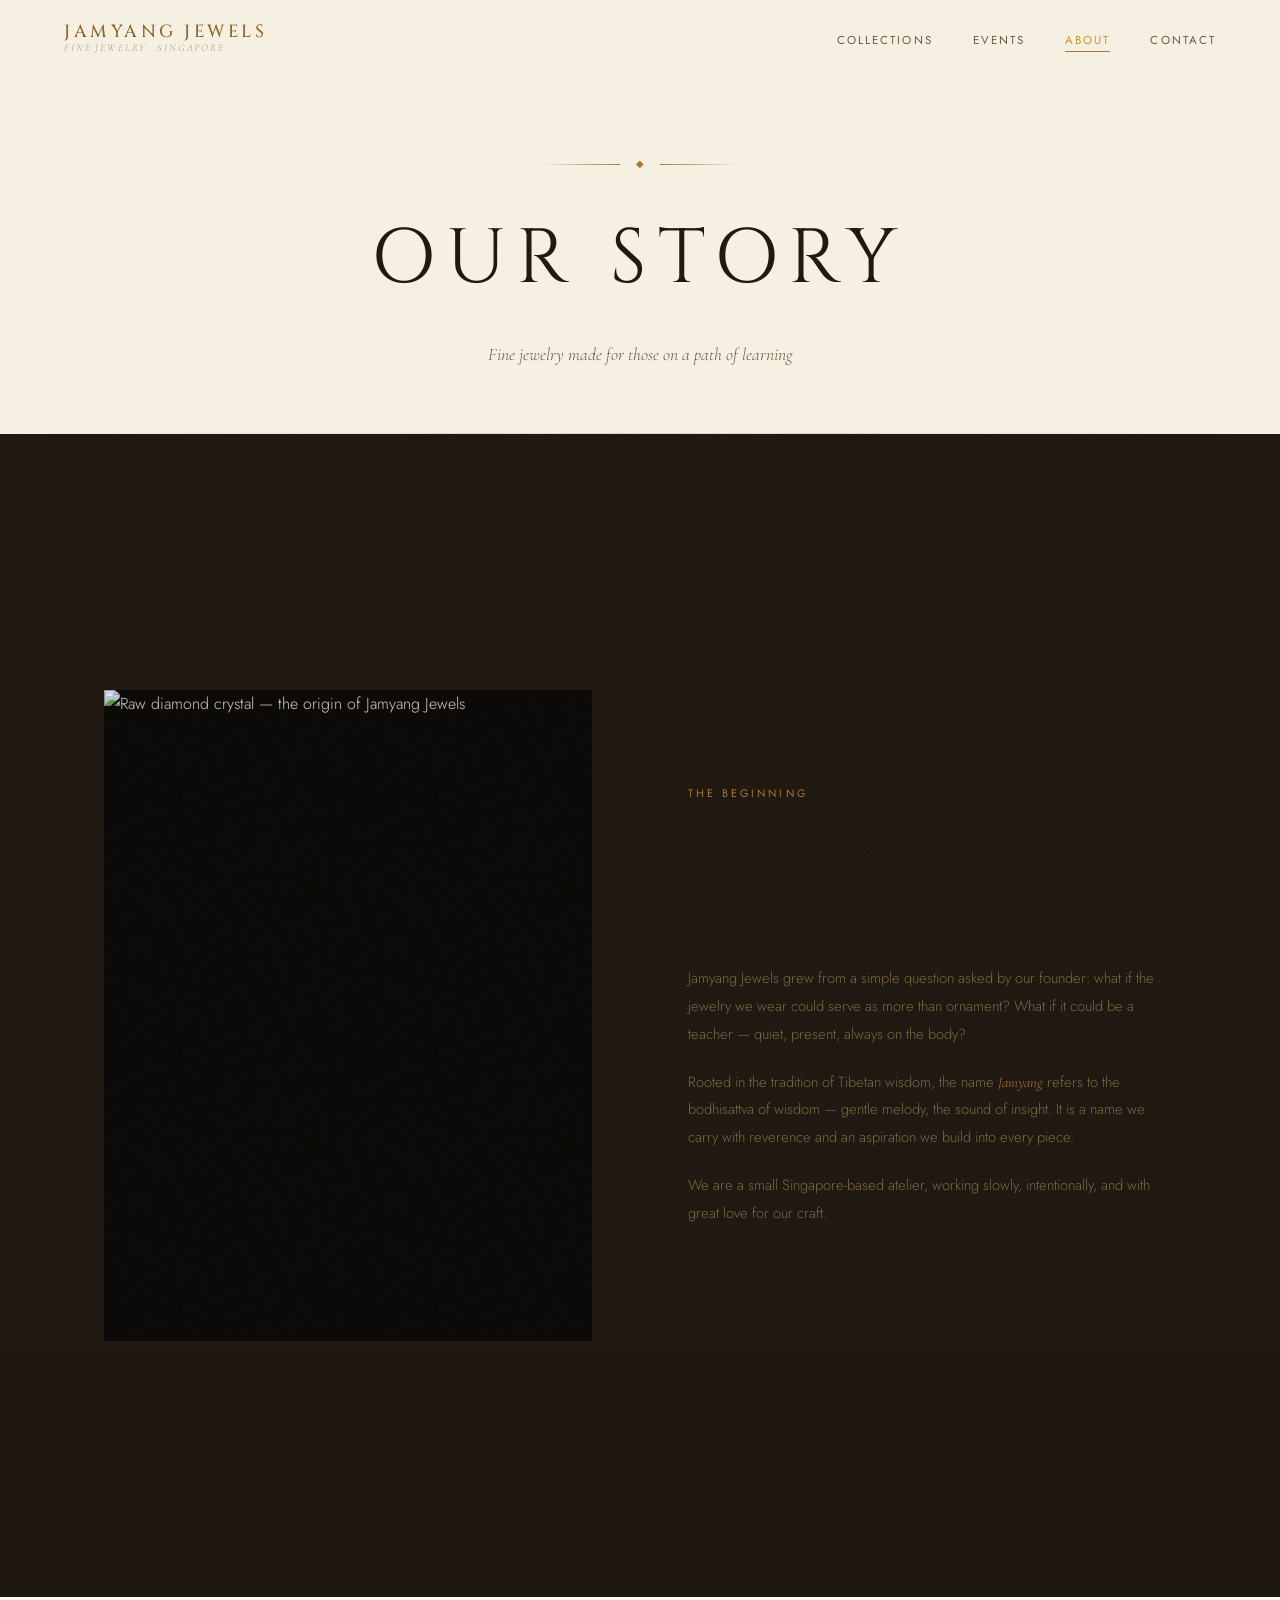
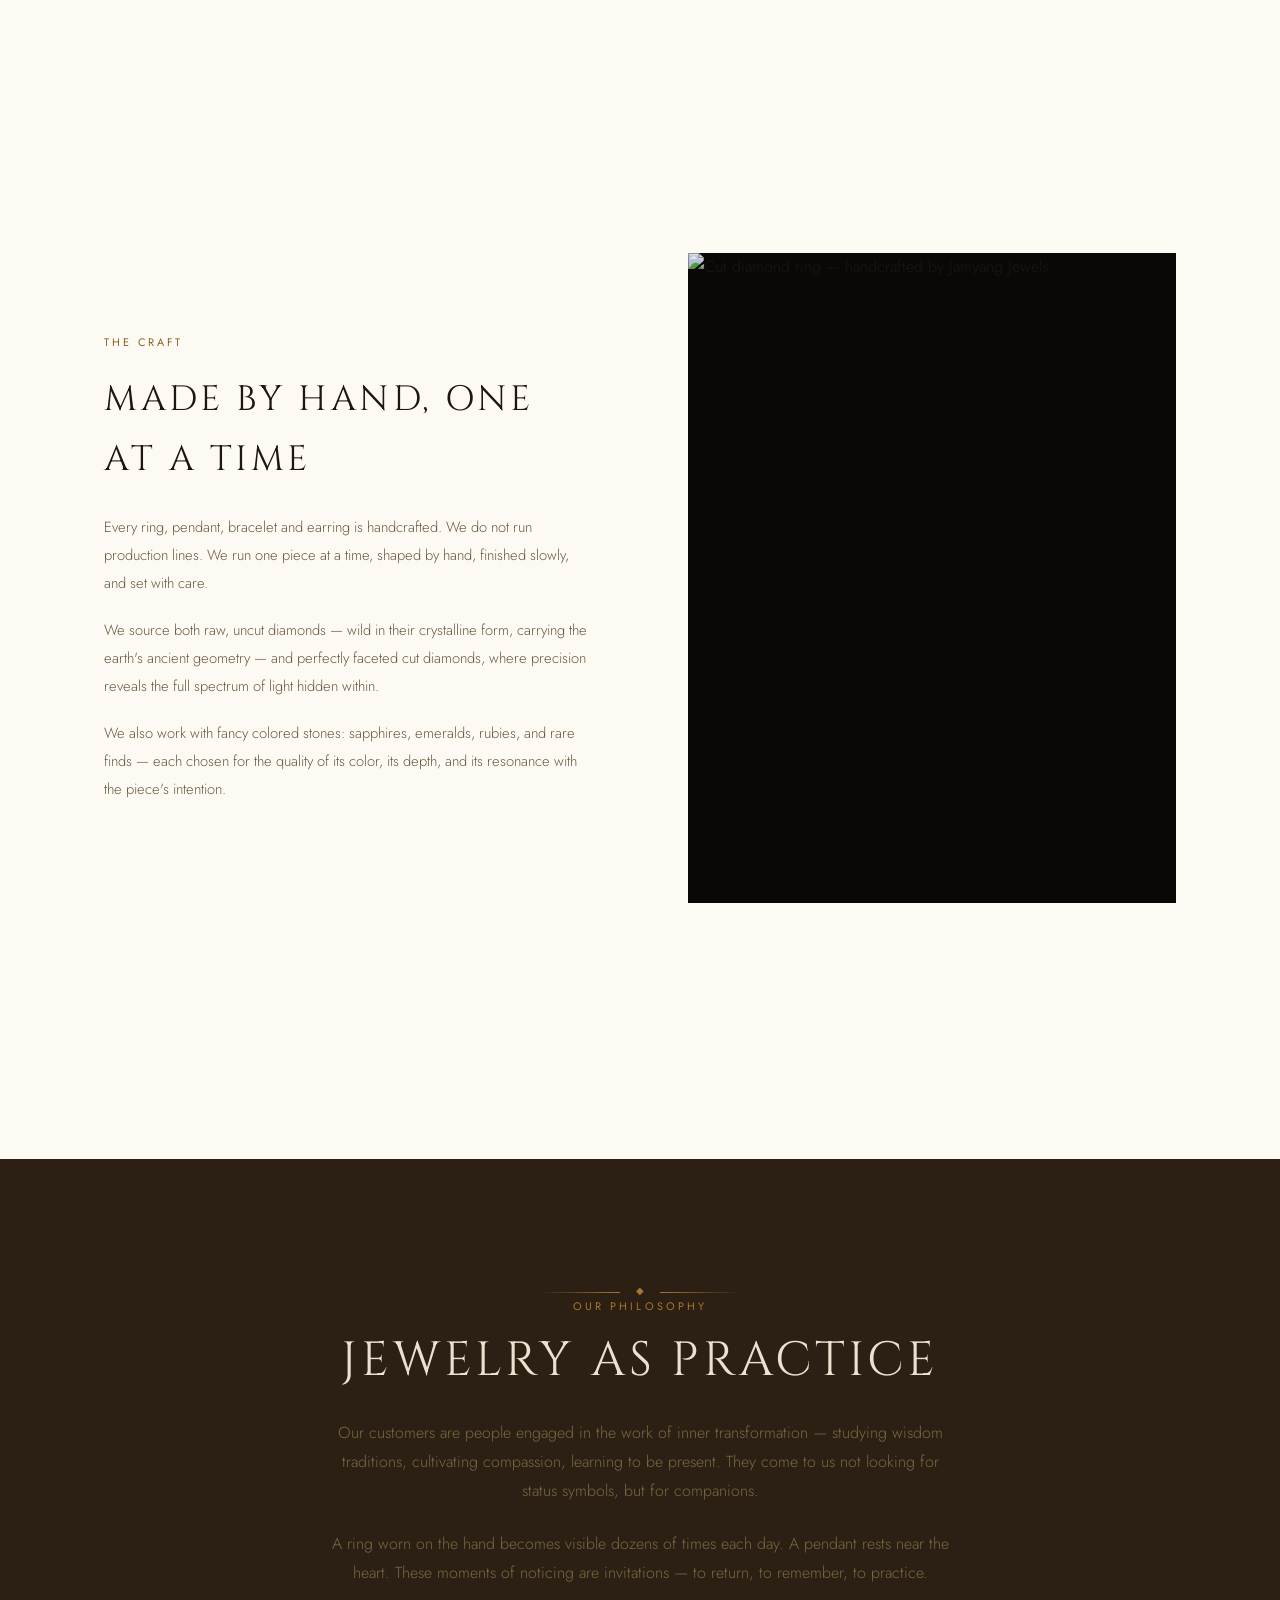
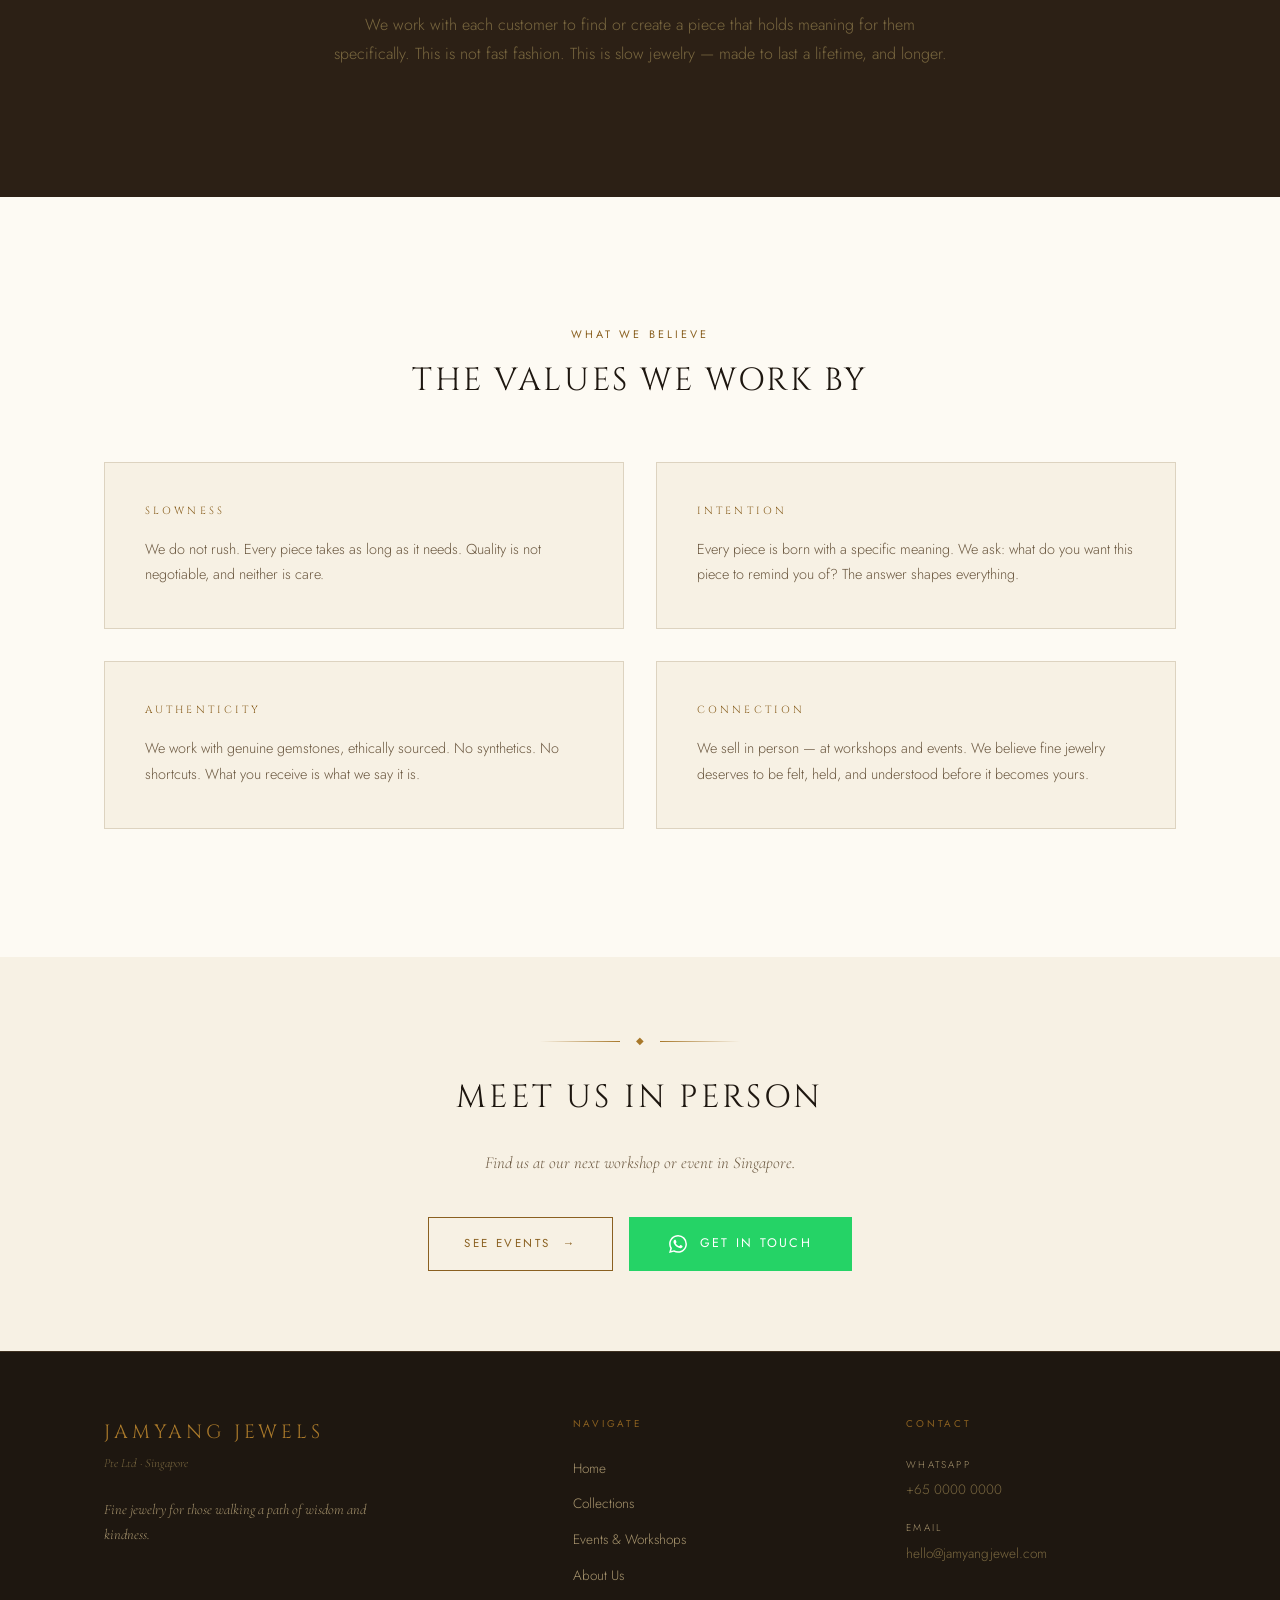
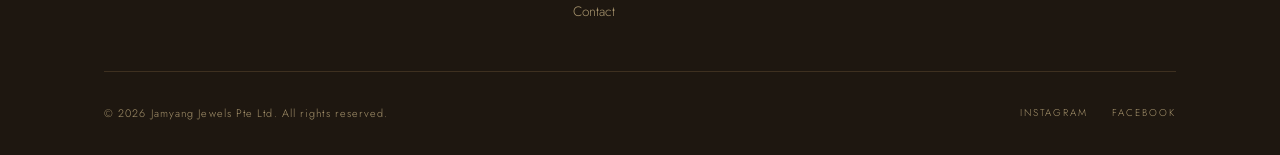
==== commit dfc99bc2: "feat: replace gem placeholders with real photography, editorial card redesign - Swap all CSS gem-bg " ====
--- a/about.html
+++ b/about.html
@@ -60,17 +60,7 @@
       <div class="container">
         <div class="about-story">
           <div class="about-story__visual" data-reveal="left">
-            <div class="gem-bg gem-bg--raw" style="width:100%; height:100%; border-radius:0;">
-              <div class="gem-bg__facet" aria-hidden="true">
-                <svg viewBox="0 0 80 80" fill="none" style="width:50%;height:50%;color:var(--gold)">
-                  <polygon points="40,4 76,28 76,52 40,76 4,52 4,28" stroke="currentColor" stroke-width="0.8"/>
-                  <line x1="4" y1="28" x2="76" y2="52" stroke="currentColor" stroke-width="0.5" opacity="0.5"/>
-                  <line x1="4" y1="52" x2="76" y2="28" stroke="currentColor" stroke-width="0.5" opacity="0.5"/>
-                  <line x1="40" y1="4" x2="40" y2="76" stroke="currentColor" stroke-width="0.5" opacity="0.5"/>
-                  <circle cx="40" cy="40" r="5" fill="currentColor" opacity="0.2"/>
-                </svg>
-              </div>
-            </div>
+            <img src="https://images.unsplash.com/photo-1617038260897-41a1f14a8ca0?auto=format&fit=crop&w=900&q=85" alt="Raw diamond crystal — the origin of Jamyang Jewels" loading="lazy" />
           </div>
           <div class="about-story__text" data-reveal="right">
             <span class="section-label">The Beginning</span>
@@ -94,17 +84,7 @@
       <div class="container">
         <div class="about-story about-story--reversed">
           <div class="about-story__visual" data-reveal="right">
-            <div class="gem-bg gem-bg--diamond" style="width:100%; height:100%;">
-              <div class="gem-bg__facet" aria-hidden="true">
-                <svg viewBox="0 0 80 80" fill="none" style="width:50%;height:50%;color:var(--gold)">
-                  <polygon points="40,8 72,32 72,48 40,72 8,48 8,32" stroke="currentColor" stroke-width="0.8"/>
-                  <polygon points="40,18 62,34 62,46 40,62 18,46 18,34" stroke="currentColor" stroke-width="0.5" opacity="0.5"/>
-                  <line x1="8" y1="32" x2="72" y2="48" stroke="currentColor" stroke-width="0.4" opacity="0.4"/>
-                  <line x1="8" y1="48" x2="72" y2="32" stroke="currentColor" stroke-width="0.4" opacity="0.4"/>
-                  <line x1="40" y1="8" x2="40" y2="72" stroke="currentColor" stroke-width="0.4" opacity="0.4"/>
-                </svg>
-              </div>
-            </div>
+            <img src="https://images.unsplash.com/photo-1515562141207-7a88fb7ce338?auto=format&fit=crop&w=900&q=85" alt="Cut diamond ring — handcrafted by Jamyang Jewels" loading="lazy" />
           </div>
           <div class="about-story__text" data-reveal="left">
             <span class="section-label" style="color: var(--gold-muted)">The Craft</span>
--- a/css/style.css
+++ b/css/style.css
@@ -6,31 +6,36 @@
 
 /* ─── 1. CUSTOM PROPERTIES ────────────────────────────────── */
 :root {
-  /* Obsidian palette */
-  --obsidian:         #070503;
-  --obsidian-mid:     #110D08;
-  --obsidian-surface: #1A1410;
-  --obsidian-border:  #2E2418;
-
-  /* Gold palette */
-  --gold:             #C9A96E;
-  --gold-bright:      #E8D5A0;
-  --gold-pale:        #F4ECD6;
-  --gold-muted:       #7A6235;
-  --gold-dim:         rgba(201, 169, 110, 0.15);
-  --gold-glow:        rgba(201, 169, 110, 0.08);
-
-  /* Cream palette — light sections */
-  --cream:            #FAF6EE;
-  --cream-dark:       #F0E9DA;
-  --cream-border:     #D8CEBA;
-
-  /* Text */
-  --text-light:       #EAE2CF;
-  --text-muted:       #9A8A6E;
-  --text-very-muted:  #5A4E3C;
-  --text-dark:        #1A1410;
-  --text-dark-muted:  #6B5C44;
+  /* Light / ivory palette — now dominant */
+  --obsidian:         #FDFAF3;
+  --obsidian-mid:     #F7F1E4;
+  --obsidian-surface: #EFE8D8;
+  --obsidian-border:  #DDD3C0;
+
+  /* Deep accent — used sparingly for drama */
+  --deep:             #1E1710;
+  --deep-mid:         #2C2015;
+  --deep-border:      #3E3020;
+
+  /* Gold palette — richer for light backgrounds */
+  --gold:             #A8782A;
+  --gold-bright:      #C9971F;
+  --gold-pale:        #E8D5A0;
+  --gold-muted:       #8A6020;
+  --gold-dim:         rgba(168, 120, 42, 0.15);
+  --gold-glow:        rgba(168, 120, 42, 0.08);
+
+  /* Cream palette */
+  --cream:            #FDFAF3;
+  --cream-dark:       #F7F1E4;
+  --cream-border:     #DDD3C0;
+
+  /* Text — dark on light backgrounds */
+  --text-light:       #1E1710;
+  --text-muted:       #7A6840;
+  --text-very-muted:  #A8956E;
+  --text-dark:        #1E1710;
+  --text-dark-muted:  #6B5840;
 
   /* Accent — colored stones */
   --blush:            #C47A60;
@@ -78,8 +83,8 @@
 }
 
 body {
-  background-color: var(--obsidian);
-  color: var(--text-light);
+  background-color: var(--cream);
+  color: var(--text-dark);
   font-family: var(--font-sans);
   font-weight: 300;
   line-height: 1.7;
@@ -152,10 +157,10 @@
 }
 
 .nav.scrolled {
-  background: rgba(7, 5, 3, 0.92);
+  background: rgba(253, 250, 243, 0.94);
   backdrop-filter: blur(12px);
   -webkit-backdrop-filter: blur(12px);
-  border-bottom-color: var(--obsidian-border);
+  border-bottom-color: var(--cream-border);
   padding-top: 1rem;
   padding-bottom: 1rem;
 }
@@ -172,7 +177,7 @@
   font-size: 1.1rem;
   font-weight: 500;
   letter-spacing: 0.2em;
-  color: var(--gold);
+  color: var(--gold-muted);
   text-transform: uppercase;
 }
 
@@ -181,7 +186,7 @@
   font-size: 0.65rem;
   font-style: italic;
   letter-spacing: 0.18em;
-  color: var(--text-muted);
+  color: var(--text-very-muted);
   text-transform: uppercase;
 }
 
@@ -197,7 +202,7 @@
   font-weight: 400;
   letter-spacing: 0.18em;
   text-transform: uppercase;
-  color: var(--text-muted);
+  color: var(--text-dark-muted);
   transition: color 0.3s ease;
   position: relative;
 }
@@ -263,7 +268,7 @@
 .nav__mobile-menu {
   position: fixed;
   inset: 0;
-  background: var(--obsidian);
+  background: var(--deep);
   z-index: 150;
   display: flex;
   flex-direction: column;
@@ -311,13 +316,13 @@
 }
 
 .section--dark {
-  background: var(--obsidian);
-  color: var(--text-light);
+  background: var(--deep);
+  color: #EAE2CF;
 }
 
 .section--mid {
-  background: var(--obsidian-mid);
-  color: var(--text-light);
+  background: var(--deep-mid);
+  color: #EAE2CF;
 }
 
 .section--light {
@@ -415,8 +420,8 @@
 }
 
 .btn--gold {
-  border: 1px solid var(--gold);
-  color: var(--gold);
+  border: 1px solid var(--gold-muted);
+  color: var(--gold-muted);
   background: transparent;
 }
 
@@ -424,14 +429,14 @@
   content: '';
   position: absolute;
   inset: 0;
-  background: var(--gold);
+  background: var(--gold-muted);
   transform: translateX(-101%);
   transition: transform 0.5s var(--ease-out);
   z-index: -1;
 }
 
 .btn--gold:hover {
-  color: var(--obsidian);
+  color: var(--cream);
 }
 
 .btn--gold:hover::before {
@@ -493,18 +498,19 @@
   align-items: center;
   justify-content: center;
   overflow: hidden;
-  background: var(--obsidian);
-}
-
-/* Atmospheric background */
+  background: #FAF6EC;
+}
+
+/* Atmospheric background — warm gold light pools */
 .hero::before {
   content: '';
   position: absolute;
   inset: 0;
   background:
-    radial-gradient(ellipse 60% 60% at 50% 40%, rgba(201, 169, 110, 0.07) 0%, transparent 70%),
-    radial-gradient(ellipse 40% 40% at 20% 80%, rgba(196, 122, 96, 0.04) 0%, transparent 60%),
-    radial-gradient(ellipse 50% 50% at 80% 20%, rgba(78, 109, 160, 0.04) 0%, transparent 60%);
+    radial-gradient(ellipse 70% 55% at 50% 30%, rgba(201, 169, 110, 0.22) 0%, transparent 65%),
+    radial-gradient(ellipse 40% 40% at 15% 75%, rgba(196, 122, 96, 0.10) 0%, transparent 60%),
+    radial-gradient(ellipse 50% 40% at 85% 20%, rgba(168, 120, 42, 0.10) 0%, transparent 60%),
+    radial-gradient(ellipse 30% 30% at 70% 80%, rgba(78, 109, 160, 0.05) 0%, transparent 55%);
 }
 
 .hero__inner {
@@ -544,7 +550,7 @@
   font-weight: 400;
   letter-spacing: 0.35em;
   text-transform: uppercase;
-  color: var(--gold);
+  color: var(--gold-muted);
   opacity: 0;
   animation: fade-up 1.2s var(--ease-out) 0.3s forwards;
 }
@@ -573,10 +579,11 @@
   display: block;
   background: linear-gradient(
     135deg,
-    var(--text-light) 0%,
-    var(--gold-pale) 40%,
-    var(--gold-bright) 60%,
-    var(--text-light) 100%
+    #2C2015 0%,
+    #A8782A 35%,
+    #C9971F 55%,
+    #8A6020 75%,
+    #2C2015 100%
   );
   background-size: 200% 200%;
   -webkit-background-clip: text;
@@ -597,7 +604,7 @@
   font-weight: 300;
   font-style: italic;
   letter-spacing: 0.05em;
-  color: var(--gold);
+  color: var(--gold-muted);
   opacity: 0;
   animation: fade-up 1.2s var(--ease-out) 0.9s forwards;
 }
@@ -630,7 +637,7 @@
   font-weight: 300;
   letter-spacing: 0.25em;
   text-transform: uppercase;
-  color: var(--text-muted);
+  color: var(--text-very-muted);
   opacity: 0;
   animation: fade-up 1s ease 1.2s forwards;
 }
@@ -692,7 +699,7 @@
 /* ─── 10. MANIFESTO SECTION ───────────────────────────────── */
 .manifesto {
   padding: var(--section-v) 0;
-  background: var(--obsidian-mid);
+  background: var(--cream-dark);
   text-align: center;
 }
 
@@ -702,13 +709,13 @@
   font-weight: 300;
   font-style: italic;
   line-height: 1.55;
-  color: var(--text-light);
+  color: var(--text-dark);
   max-width: 820px;
   margin: 2rem auto;
 }
 
 .manifesto__text em {
-  color: var(--gold);
+  color: var(--gold-muted);
   font-style: normal;
 }
 
@@ -717,7 +724,7 @@
   font-size: 0.68rem;
   letter-spacing: 0.25em;
   text-transform: uppercase;
-  color: var(--text-muted);
+  color: var(--text-very-muted);
   margin-top: 1.5rem;
 }
 
@@ -784,7 +791,7 @@
 /* ─── 12. COLLECTION PREVIEW ──────────────────────────────── */
 .collection-preview {
   padding: var(--section-v) 0;
-  background: var(--obsidian);
+  background: var(--deep);
 }
 
 .collection-preview__header {
@@ -823,12 +830,13 @@
 .piece-card:nth-child(4) { grid-column: 1 / 5; grid-row: 2; }
 .piece-card:nth-child(5) { grid-column: 5 / 13; grid-row: 2; }
 
-/* Gem placeholder visual */
+/* ── Real-photo card image ───────────────────────────────── */
 .piece-card__image {
   width: 100%;
   aspect-ratio: 4/5;
   position: relative;
   overflow: hidden;
+  background: #0a0806;
 }
 
 .piece-card:nth-child(1) .piece-card__image,
@@ -838,171 +846,75 @@
 .piece-card:nth-child(3) .piece-card__image,
 .piece-card:nth-child(4) .piece-card__image { aspect-ratio: 4/5; }
 
-.gem-bg {
+.piece-card__image img {
   width: 100%;
   height: 100%;
-  position: relative;
-  transition: transform 0.8s var(--ease-out);
-}
-
-.piece-card:hover .gem-bg {
-  transform: scale(1.05);
-}
-
-/* Diamond-type gem */
-.gem-bg--diamond {
-  background:
-    linear-gradient(135deg,
-      rgba(240, 235, 220, 0.06) 0%,
-      rgba(201, 169, 110, 0.12) 25%,
-      rgba(255, 255, 255, 0.08) 50%,
-      rgba(201, 169, 110, 0.08) 75%,
-      rgba(240, 235, 220, 0.04) 100%
-    );
-  background-color: #0f0c08;
-}
-
-.gem-bg--diamond::before {
-  content: '';
+  object-fit: cover;
+  display: block;
+  transition: transform 1s var(--ease-out), filter 0.6s ease;
+  filter: brightness(0.88) saturate(1.05);
+}
+
+.piece-card:hover .piece-card__image img {
+  transform: scale(1.07);
+  filter: brightness(1) saturate(1.15);
+}
+
+/* Bottom-gradient info overlay (always visible) */
+.piece-card__info {
   position: absolute;
-  inset: 0;
-  background: conic-gradient(
-    from 30deg at 60% 40%,
-    transparent 0deg,
-    rgba(201, 169, 110, 0.18) 60deg,
-    transparent 120deg,
-    rgba(255, 255, 255, 0.06) 180deg,
-    transparent 240deg,
-    rgba(201, 169, 110, 0.1) 300deg,
-    transparent 360deg
+  bottom: 0;
+  left: 0;
+  right: 0;
+  padding: 5rem 1.6rem 1.6rem;
+  background: linear-gradient(
+    to top,
+    rgba(6, 4, 2, 0.92) 0%,
+    rgba(6, 4, 2, 0.55) 45%,
+    transparent 100%
   );
-  animation: gem-rotate 12s linear infinite;
-}
-
-/* Blush/colored stone gem */
-.gem-bg--blush {
-  background-color: #100a08;
-  background: linear-gradient(
-    145deg,
-    rgba(196, 122, 96, 0.08) 0%,
-    rgba(201, 169, 110, 0.06) 40%,
-    rgba(196, 122, 96, 0.12) 100%
-  );
-}
-
-.gem-bg--blush::before {
-  content: '';
-  position: absolute;
-  inset: 0;
-  background: radial-gradient(ellipse at 40% 35%, rgba(196, 122, 96, 0.2) 0%, transparent 60%);
-  animation: gem-pulse 6s ease-in-out infinite;
-}
-
-/* Sapphire gem */
-.gem-bg--sapphire {
-  background-color: #060810;
-  background: linear-gradient(
-    135deg,
-    rgba(78, 109, 160, 0.08) 0%,
-    rgba(201, 169, 110, 0.06) 50%,
-    rgba(78, 109, 160, 0.1) 100%
-  );
-}
-
-.gem-bg--sapphire::before {
-  content: '';
-  position: absolute;
-  inset: 0;
-  background: radial-gradient(ellipse at 55% 40%, rgba(78, 109, 160, 0.25) 0%, transparent 60%);
-  animation: gem-pulse 7s ease-in-out 1s infinite;
-}
-
-/* Emerald gem */
-.gem-bg--emerald {
-  background-color: #060c08;
-  background: linear-gradient(
-    150deg,
-    rgba(82, 122, 104, 0.08) 0%,
-    rgba(201, 169, 110, 0.05) 50%,
-    rgba(82, 122, 104, 0.12) 100%
-  );
-}
-
-.gem-bg--emerald::before {
-  content: '';
-  position: absolute;
-  inset: 0;
-  background: radial-gradient(ellipse at 45% 45%, rgba(82, 122, 104, 0.22) 0%, transparent 60%);
-  animation: gem-pulse 8s ease-in-out 2s infinite;
-}
-
-/* Raw diamond */
-.gem-bg--raw {
-  background-color: #0c0a06;
-  background: linear-gradient(
-    120deg,
-    rgba(180, 170, 150, 0.06) 0%,
-    rgba(201, 169, 110, 0.14) 35%,
-    rgba(240, 230, 200, 0.08) 70%,
-    rgba(180, 170, 150, 0.04) 100%
-  );
-}
-
-.gem-bg--raw::before {
-  content: '';
-  position: absolute;
-  inset: 0;
-  background: conic-gradient(
-    from 0deg at 50% 50%,
-    transparent 0deg,
-    rgba(201, 169, 110, 0.08) 45deg,
-    transparent 90deg,
-    rgba(255, 255, 255, 0.04) 135deg,
-    transparent 180deg,
-    rgba(201, 169, 110, 0.06) 225deg,
-    transparent 270deg,
-    rgba(255, 255, 255, 0.03) 315deg,
-    transparent 360deg
-  );
-  animation: gem-rotate 18s linear infinite reverse;
-}
-
-/* Diamond SVG overlay */
-.gem-bg__facet {
-  position: absolute;
-  inset: 0;
-  display: flex;
-  align-items: center;
-  justify-content: center;
-  opacity: 0.12;
-}
-
-.gem-bg__facet svg {
-  width: 45%;
-  height: 45%;
-  color: var(--gold);
-}
-
-@keyframes gem-rotate {
-  from { transform: rotate(0deg); }
-  to   { transform: rotate(360deg); }
-}
-
-@keyframes gem-pulse {
-  0%, 100% { opacity: 0.6; }
-  50%       { opacity: 1; }
-}
-
-/* Hover overlay on cards */
+  transform: translateY(4px);
+  transition: transform 0.5s var(--ease-out);
+}
+
+.piece-card:hover .piece-card__info {
+  transform: translateY(0);
+}
+
+.piece-card__type {
+  font-family: var(--font-sans);
+  font-size: 0.6rem;
+  letter-spacing: 0.28em;
+  text-transform: uppercase;
+  color: var(--gold-pale);
+  display: block;
+  margin-bottom: 0.4rem;
+  opacity: 0.8;
+}
+
+.piece-card__name {
+  font-family: var(--font-serif);
+  font-size: 1.25rem;
+  font-weight: 400;
+  color: #F5EFE0;
+  margin-bottom: 0.3rem;
+  line-height: 1.2;
+}
+
+.piece-card__intention {
+  font-family: var(--font-serif);
+  font-size: 0.82rem;
+  font-style: italic;
+  color: rgba(220, 205, 175, 0.65);
+}
+
+/* Hover "View" badge */
 .piece-card__overlay {
   position: absolute;
-  inset: 0;
-  background: rgba(7, 5, 3, 0.7);
-  display: flex;
-  align-items: center;
-  justify-content: center;
+  top: 1.2rem;
+  right: 1.2rem;
   opacity: 0;
-  transition: opacity 0.5s ease;
+  transition: opacity 0.4s ease;
 }
 
 .piece-card:hover .piece-card__overlay {
@@ -1011,47 +923,21 @@
 
 .piece-card__overlay-text {
   font-family: var(--font-sans);
-  font-size: 0.68rem;
-  letter-spacing: 0.28em;
-  text-transform: uppercase;
-  color: var(--gold);
-  border: 1px solid var(--gold);
-  padding: 0.7rem 1.5rem;
-}
-
-.piece-card__info {
-  padding: 1.2rem 0 0;
-}
-
-.piece-card__type {
-  font-family: var(--font-sans);
-  font-size: 0.62rem;
+  font-size: 0.6rem;
   letter-spacing: 0.22em;
   text-transform: uppercase;
-  color: var(--gold-muted);
-  display: block;
-  margin-bottom: 0.4rem;
-}
-
-.piece-card__name {
-  font-family: var(--font-serif);
-  font-size: 1.15rem;
-  font-weight: 400;
-  color: var(--text-light);
-  margin-bottom: 0.3rem;
-}
-
-.piece-card__intention {
-  font-family: var(--font-serif);
-  font-size: 0.85rem;
-  font-style: italic;
-  color: var(--text-muted);
+  color: #F5EFE0;
+  background: rgba(6, 4, 2, 0.65);
+  backdrop-filter: blur(6px);
+  -webkit-backdrop-filter: blur(6px);
+  border: 1px solid rgba(201, 169, 110, 0.4);
+  padding: 0.5rem 1rem;
 }
 
 /* ─── 13. PHILOSOPHY / QUOTE SECTION ──────────────────────── */
 .philosophy {
   padding: var(--section-v) 0;
-  background: var(--obsidian-surface);
+  background: var(--deep-mid);
   text-align: center;
   position: relative;
   overflow: hidden;
@@ -1093,7 +979,7 @@
   font-weight: 300;
   font-style: italic;
   line-height: 1.5;
-  color: var(--text-light);
+  color: #EAE2CF;
   max-width: 780px;
   margin: 2rem auto;
   position: relative;
@@ -1208,7 +1094,7 @@
 /* ─── 15. WHATSAPP CTA BAND ────────────────────────────────── */
 .cta-band {
   padding: 5rem 0;
-  background: var(--obsidian-surface);
+  background: var(--cream-dark);
   text-align: center;
 }
 
@@ -1218,7 +1104,7 @@
   font-weight: 400;
   letter-spacing: 0.1em;
   text-transform: uppercase;
-  color: var(--text-light);
+  color: var(--text-dark);
   margin: 1.5rem auto;
   max-width: 600px;
 }
@@ -1227,7 +1113,7 @@
   font-family: var(--font-serif);
   font-size: 1.05rem;
   font-style: italic;
-  color: var(--text-muted);
+  color: var(--text-dark-muted);
   margin-bottom: 2.5rem;
 }
 
@@ -1250,8 +1136,8 @@
 
 /* ─── 16. FOOTER ──────────────────────────────────────────── */
 .footer {
-  background: var(--obsidian);
-  border-top: 1px solid var(--obsidian-border);
+  background: var(--deep);
+  border-top: 1px solid var(--deep-border);
   padding: 4rem 0 2rem;
 }
 
@@ -1260,7 +1146,7 @@
   grid-template-columns: 1.5fr 1fr 1fr;
   gap: 4rem;
   padding-bottom: 3rem;
-  border-bottom: 1px solid var(--obsidian-border);
+  border-bottom: 1px solid var(--deep-border);
 }
 
 .footer__brand-name {
@@ -1419,7 +1305,7 @@
 .page-hero {
   padding-top: 10rem;
   padding-bottom: 4rem;
-  background: var(--obsidian);
+  background: var(--cream-dark);
   text-align: center;
   position: relative;
 }
@@ -1431,7 +1317,7 @@
   left: 0;
   right: 0;
   height: 1px;
-  background: linear-gradient(90deg, transparent, var(--obsidian-border), transparent);
+  background: linear-gradient(90deg, transparent, var(--cream-border), transparent);
 }
 
 .page-hero__title {
@@ -1440,7 +1326,7 @@
   font-weight: 400;
   letter-spacing: 0.15em;
   text-transform: uppercase;
-  color: var(--text-light);
+  color: var(--text-dark);
   margin: 1.5rem 0 1rem;
 }
 
@@ -1448,7 +1334,7 @@
   font-family: var(--font-serif);
   font-size: 1.1rem;
   font-style: italic;
-  color: var(--text-muted);
+  color: var(--text-dark-muted);
 }
 
 /* ─── 19. ABOUT PAGE SPECIFICS ────────────────────────────── */
@@ -1475,6 +1361,21 @@
 .about-story__visual {
   aspect-ratio: 3/4;
   position: relative;
+  overflow: hidden;
+  background: #0a0806;
+}
+
+.about-story__visual img {
+  width: 100%;
+  height: 100%;
+  object-fit: cover;
+  display: block;
+  transition: transform 1s var(--ease-out);
+  filter: brightness(0.9) saturate(1.05);
+}
+
+.about-story:hover .about-story__visual img {
+  transform: scale(1.04);
 }
 
 .about-story__text {
@@ -1544,16 +1445,21 @@
   overflow: hidden;
   position: relative;
   margin-bottom: 1.2rem;
-}
-
-.collection-item__gem {
+  background: #0a0806;
+}
+
+.collection-item__img img {
   width: 100%;
   height: 100%;
-  transition: transform 0.8s var(--ease-out);
-}
-
-.collection-item:hover .collection-item__gem {
-  transform: scale(1.06);
+  object-fit: cover;
+  display: block;
+  transition: transform 0.9s var(--ease-out), filter 0.5s ease;
+  filter: brightness(0.88) saturate(1.05);
+}
+
+.collection-item:hover .collection-item__img img {
+  transform: scale(1.07);
+  filter: brightness(1) saturate(1.15);
 }
 
 .collection-item__category {
@@ -1582,7 +1488,7 @@
 
 /* ─── 21. EVENTS PAGE ─────────────────────────────────────── */
 .events-list {
-  border-top: 1px solid var(--obsidian-border);
+  border-top: 1px solid var(--deep-border);
   margin-bottom: 5rem;
 }
 
@@ -1591,7 +1497,7 @@
   grid-template-columns: 140px 1fr;
   gap: 3rem;
   padding: 2.5rem 0;
-  border-bottom: 1px solid var(--obsidian-border);
+  border-bottom: 1px solid var(--deep-border);
   transition: padding 0.3s ease;
 }
 
@@ -1600,7 +1506,7 @@
 }
 
 .event-full__date-block {
-  border-right: 1px solid var(--obsidian-border);
+  border-right: 1px solid var(--deep-border);
   padding-right: 3rem;
   text-align: center;
 }
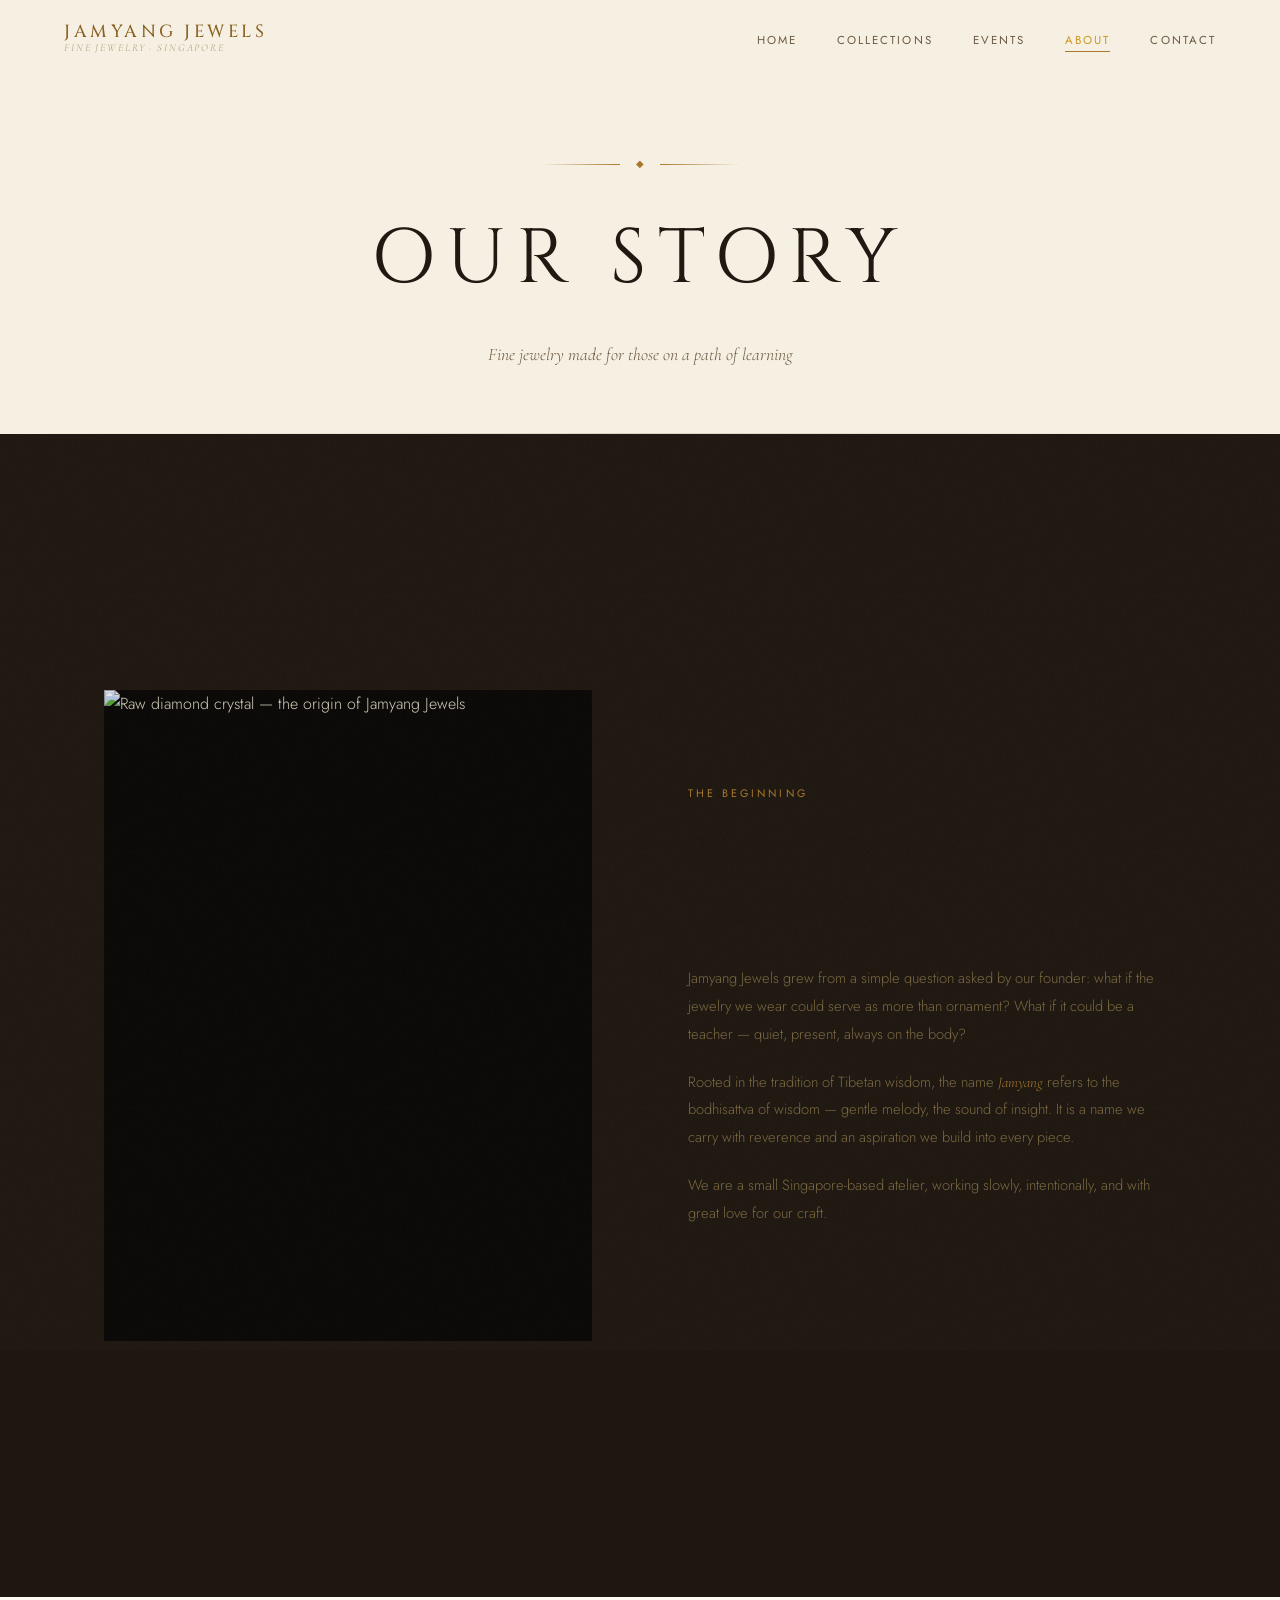
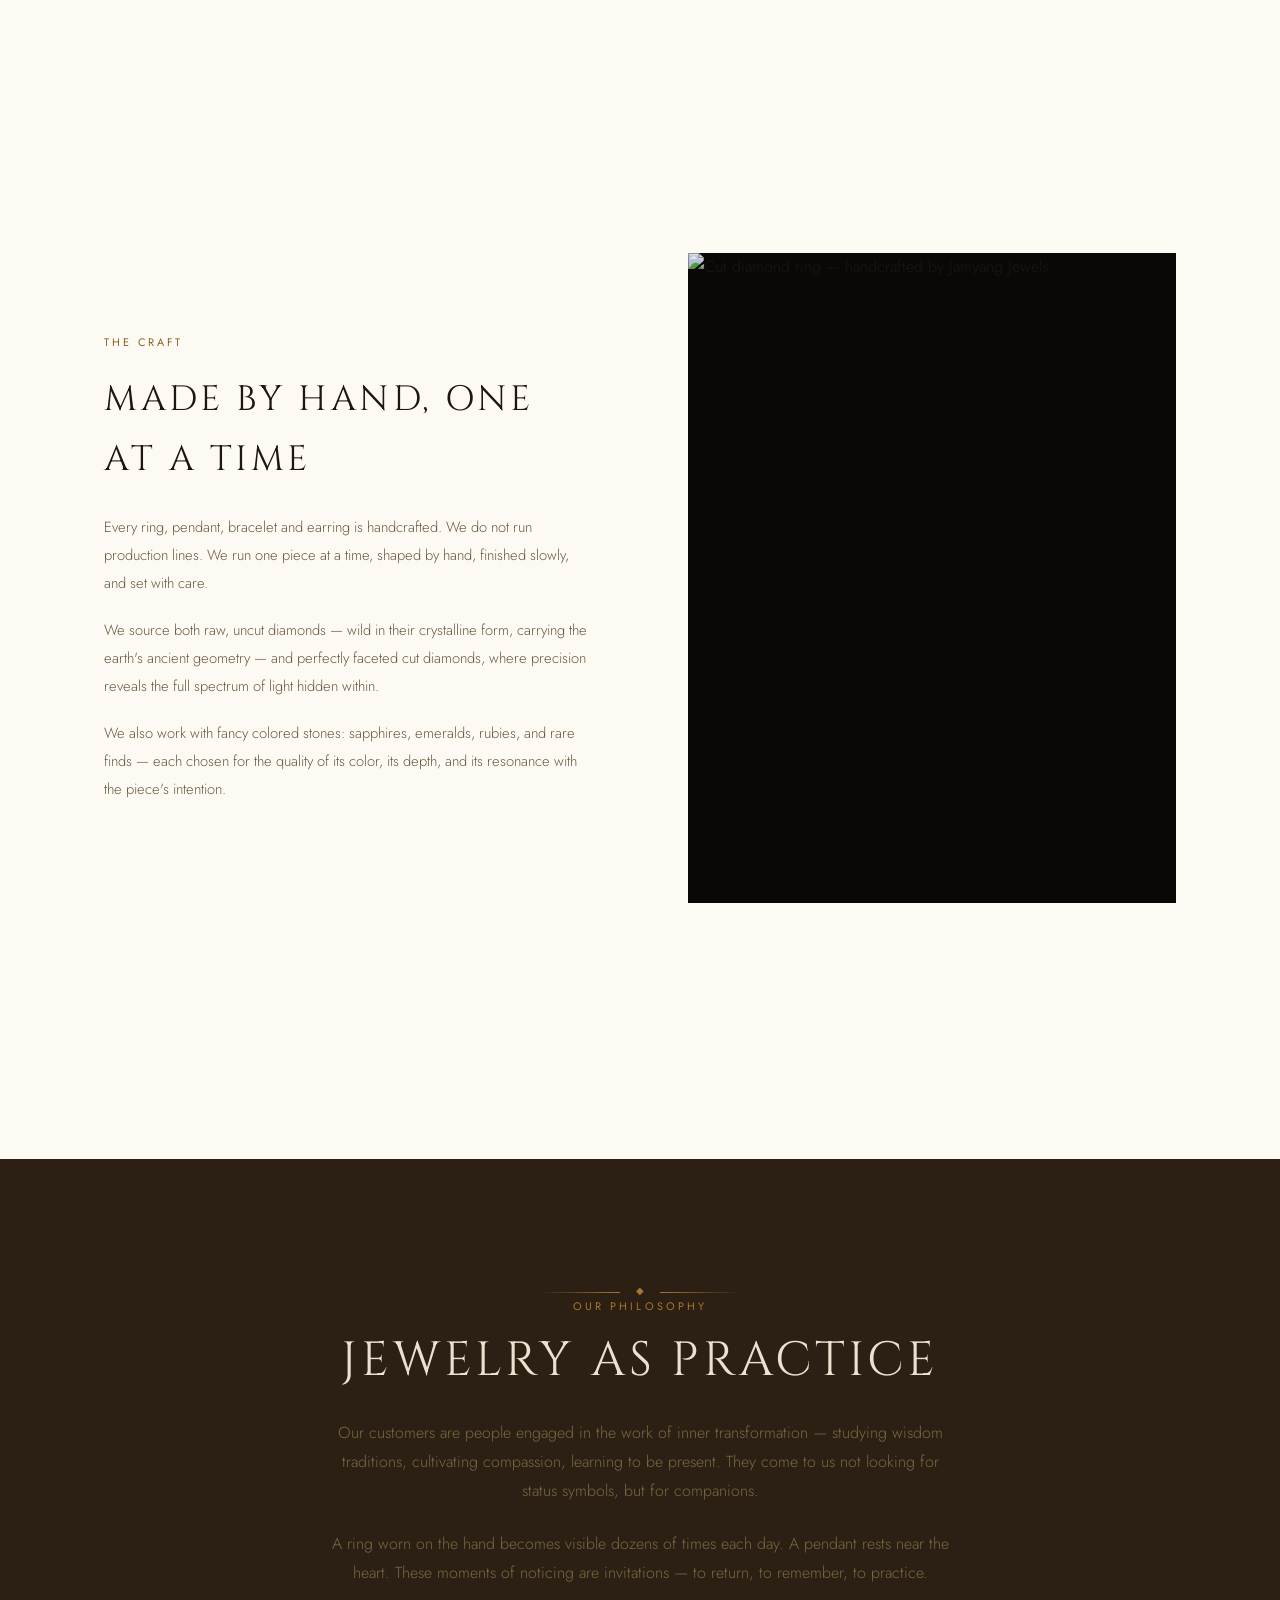
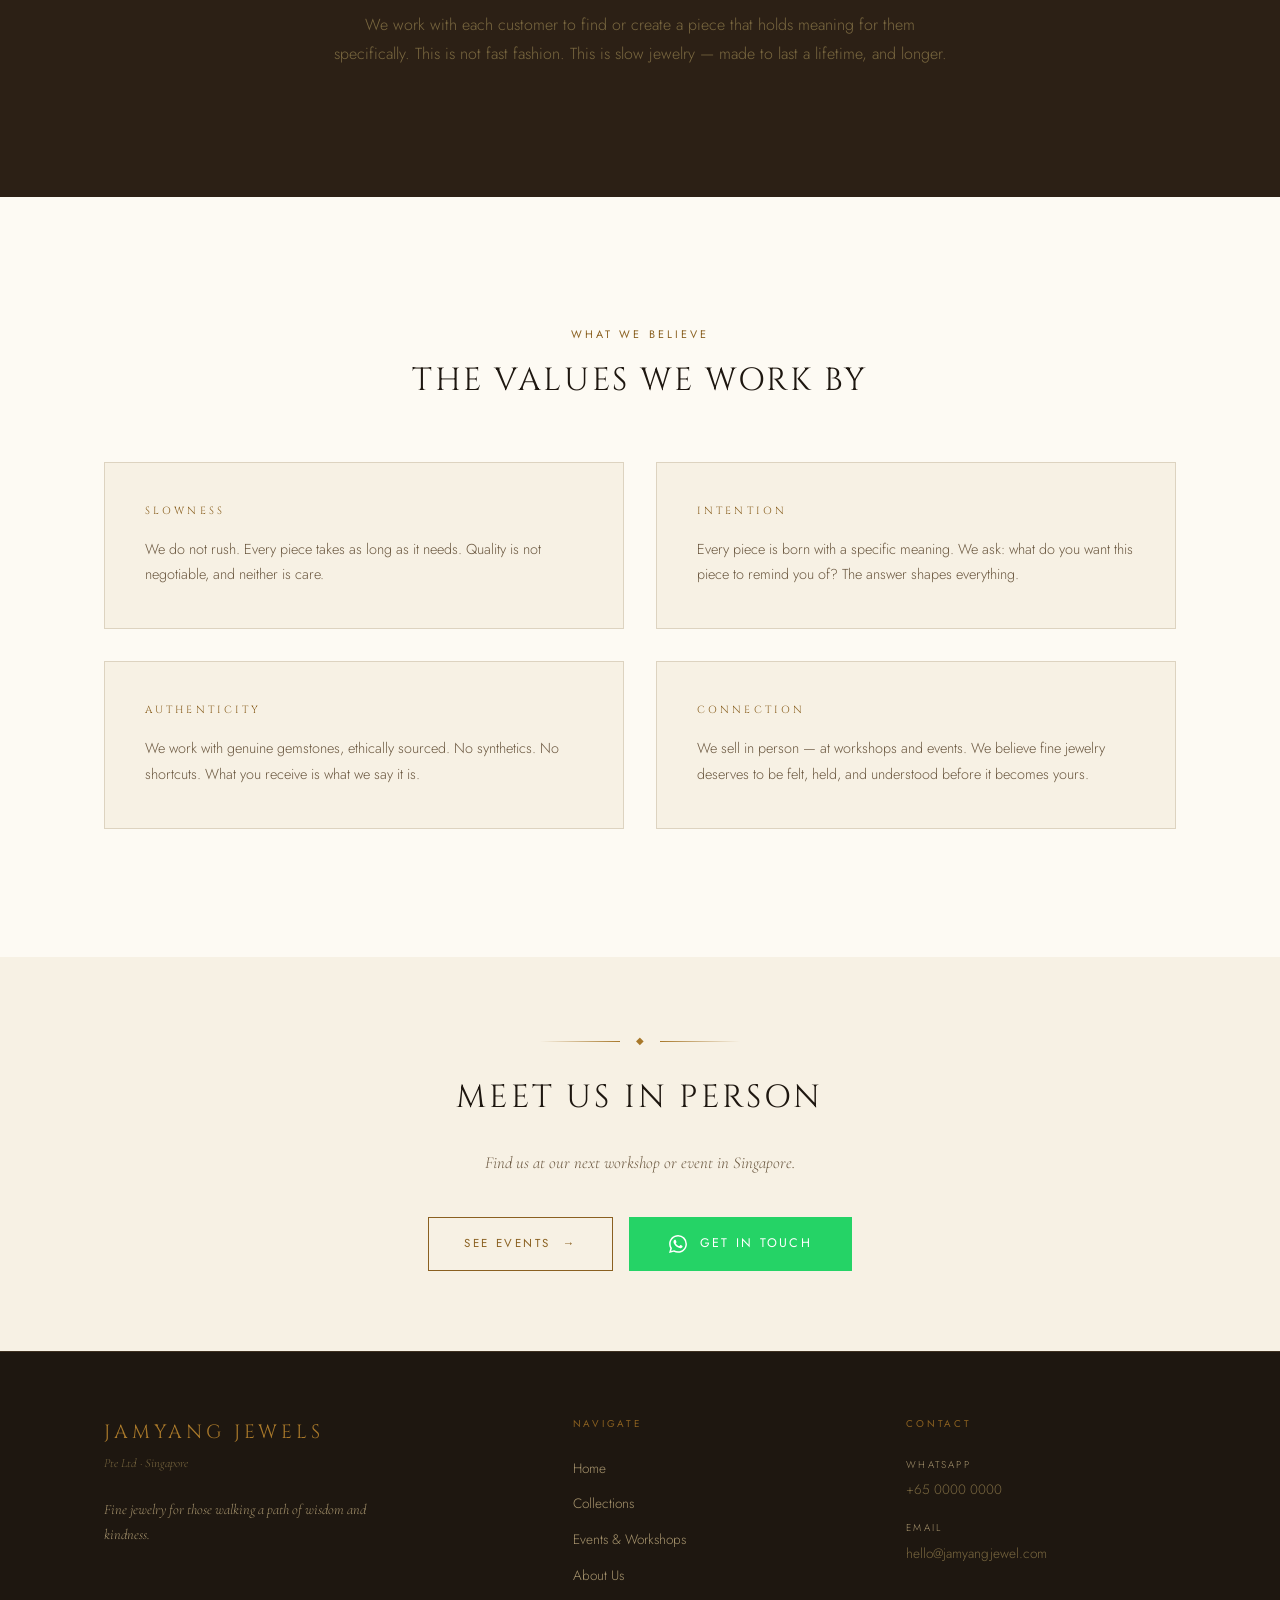
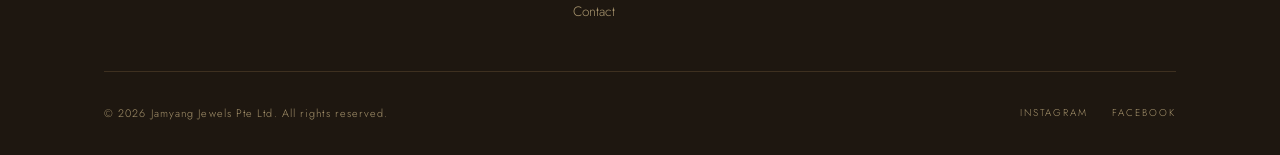
==== commit 92391f7c: "feat: add Home tab to nav bar on all pages" ====
--- a/about.html
+++ b/about.html
@@ -22,6 +22,7 @@
       <span class="nav__logo-sub">Fine Jewelry · Singapore</span>
     </a>
     <ul class="nav__links" role="list">
+      <li><a href="index.html" class="nav__link">Home</a></li>
       <li><a href="collections.html" class="nav__link">Collections</a></li>
       <li><a href="events.html" class="nav__link">Events</a></li>
       <li><a href="about.html" class="nav__link active">About</a></li>
@@ -33,6 +34,7 @@
   </nav>
 
   <div class="nav__mobile-menu" role="dialog" aria-label="Mobile navigation">
+    <a href="index.html" class="nav__mobile-link">Home</a>
     <a href="collections.html" class="nav__mobile-link">Collections</a>
     <a href="events.html" class="nav__mobile-link">Events</a>
     <a href="about.html" class="nav__mobile-link">About</a>
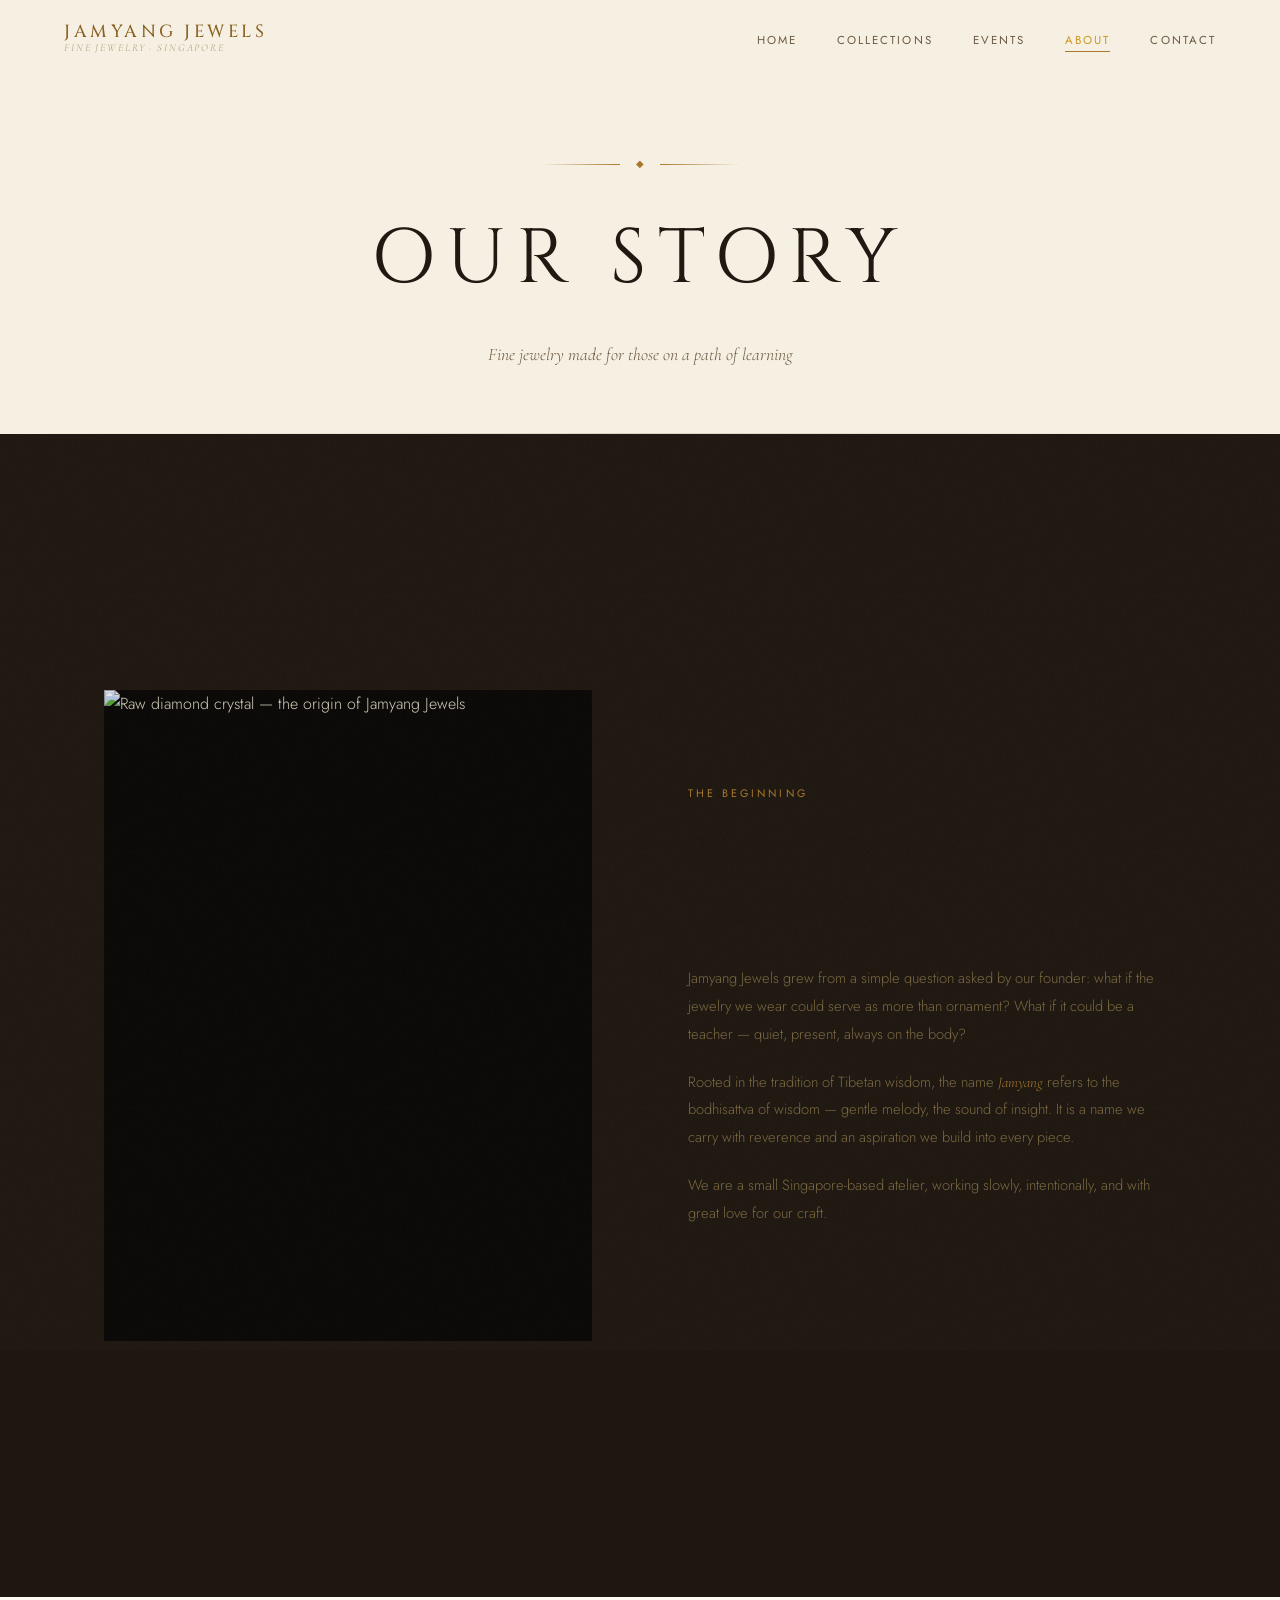
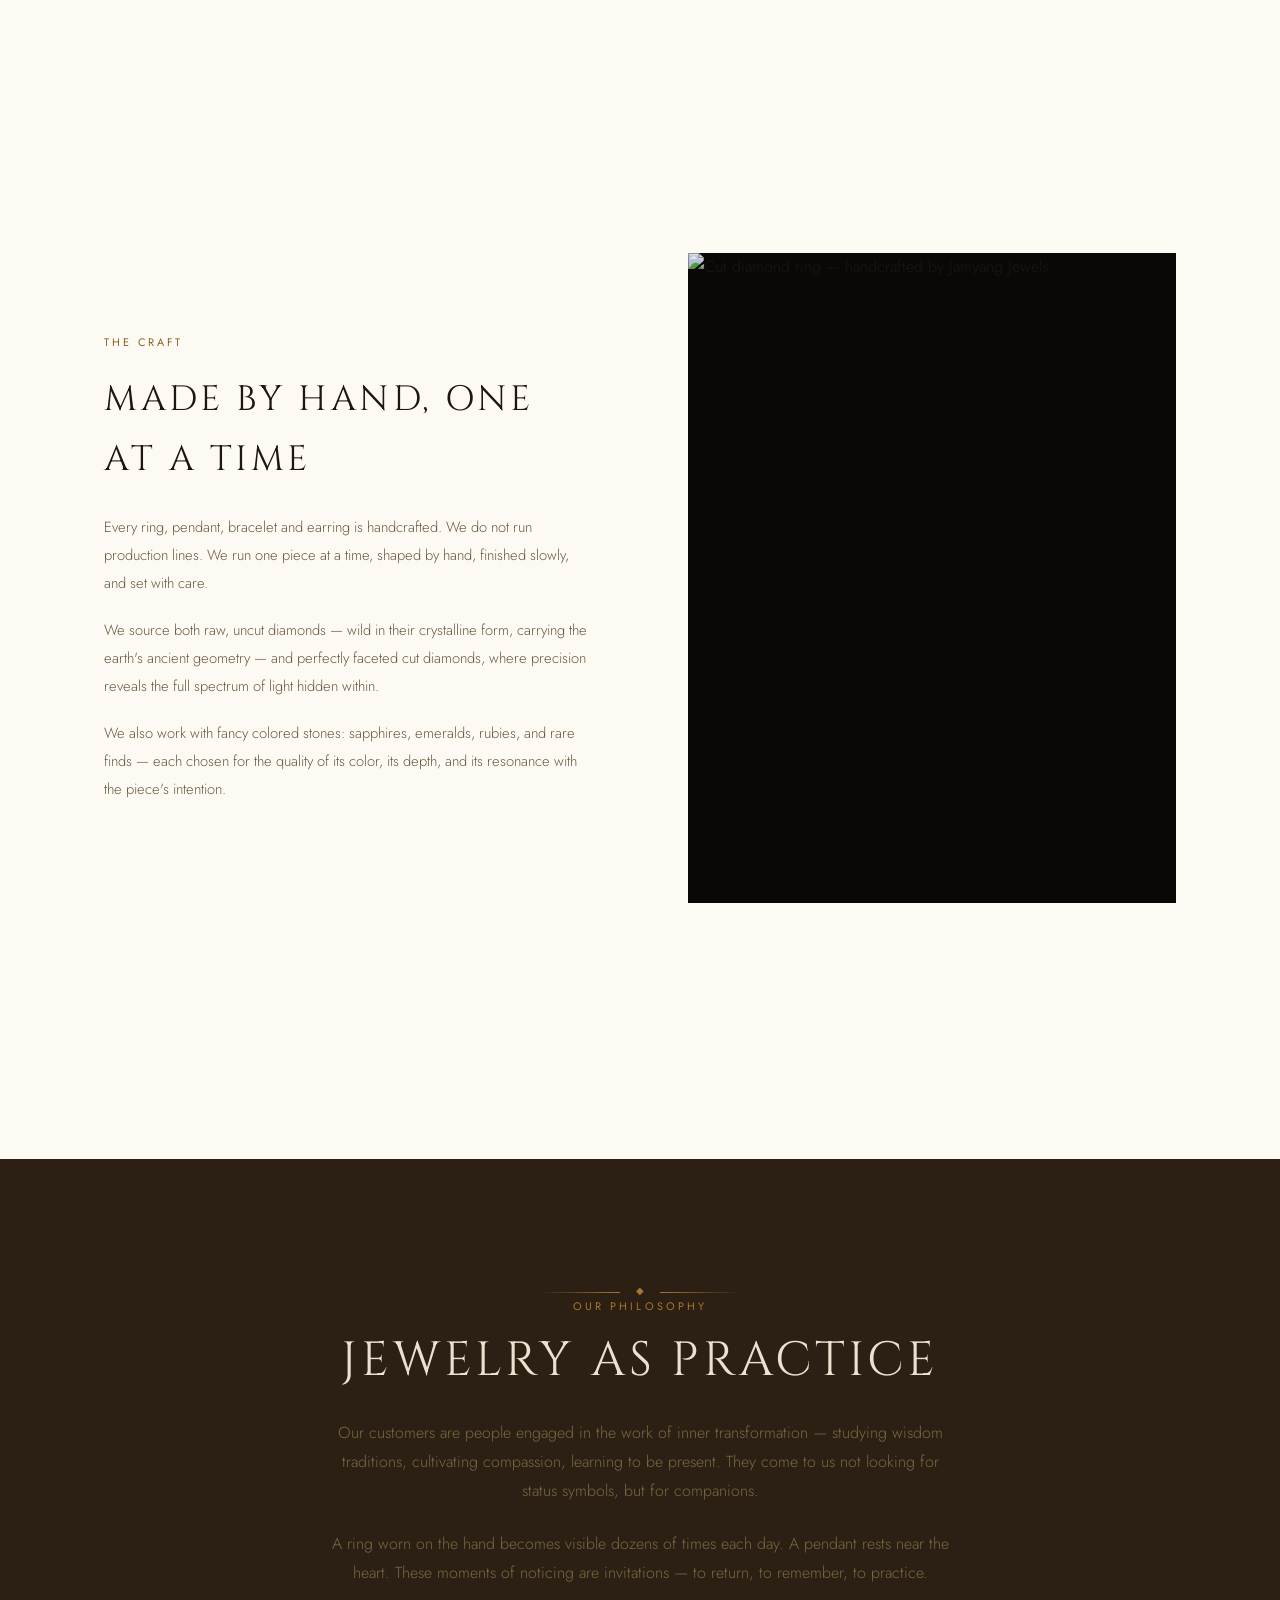
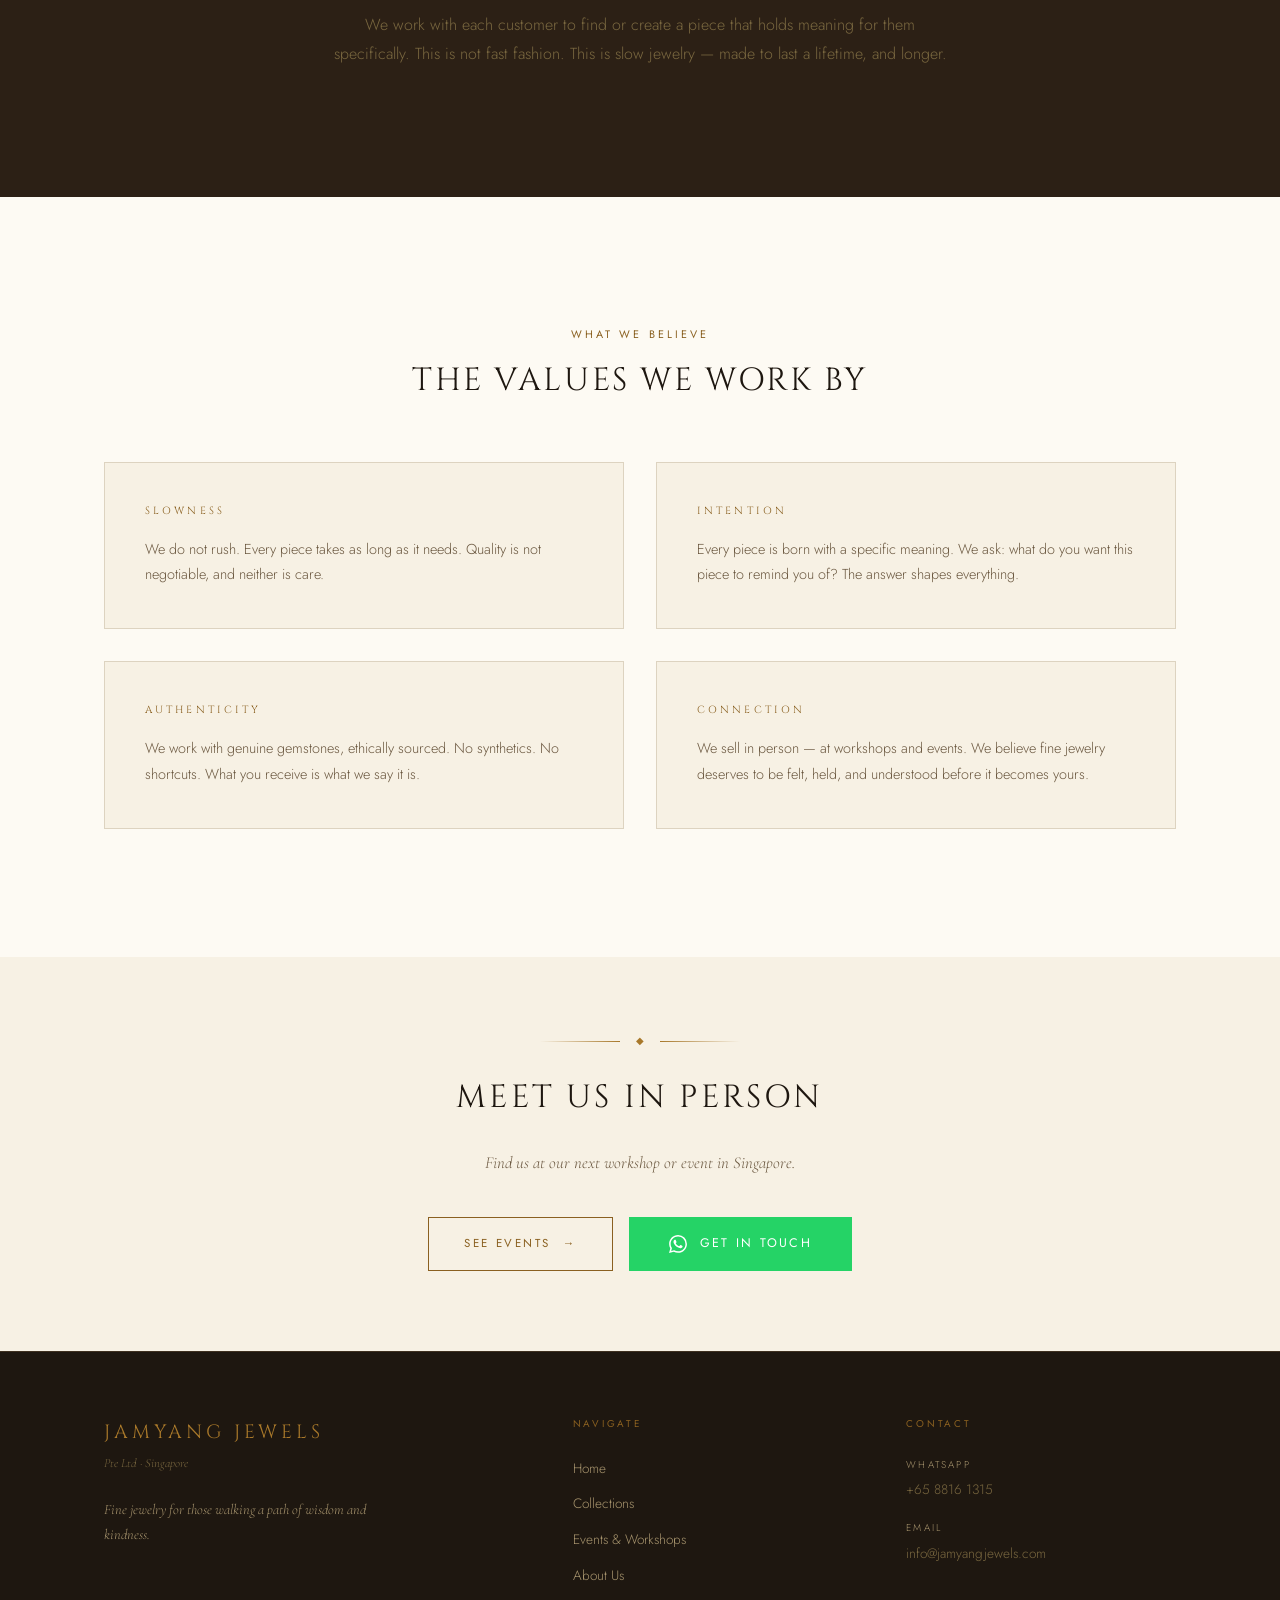
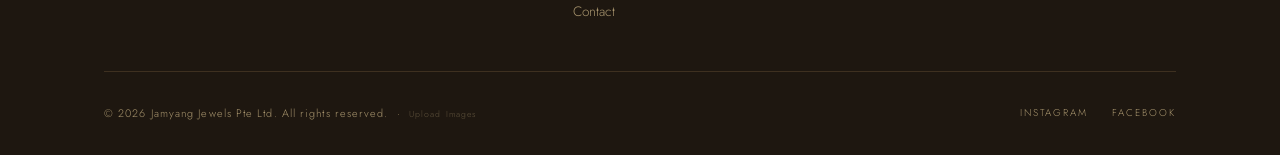
==== commit 7c315249: "fix: real contact details, View Piece links, Home nav tab, upload link in footer - WhatsApp updated " ====
--- a/about.html
+++ b/about.html
@@ -180,7 +180,7 @@
         </p>
         <div style="display:flex; gap:1rem; justify-content:center; flex-wrap:wrap;" data-reveal data-delay="3">
           <a href="events.html" class="btn btn--gold">See Events <span class="btn__arrow">→</span></a>
-          <a href="https://wa.me/6500000000" class="btn btn--whatsapp" target="_blank" rel="noopener">
+          <a href="https://wa.me/6588161315" class="btn btn--whatsapp" target="_blank" rel="noopener">
             <svg width="18" height="18" viewBox="0 0 24 24" fill="currentColor" aria-hidden="true"><path d="M17.472 14.382c-.297-.149-1.758-.867-2.03-.967-.273-.099-.471-.148-.67.15-.197.297-.767.966-.94 1.164-.173.199-.347.223-.644.075-.297-.15-1.255-.463-2.39-1.475-.883-.788-1.48-1.761-1.653-2.059-.173-.297-.018-.458.13-.606.134-.133.298-.347.446-.52.149-.174.198-.298.298-.497.099-.198.05-.371-.025-.52-.075-.149-.669-1.612-.916-2.207-.242-.579-.487-.5-.669-.51-.173-.008-.371-.01-.57-.01-.198 0-.52.074-.792.372-.272.297-1.04 1.016-1.04 2.479 0 1.462 1.065 2.875 1.213 3.074.149.198 2.096 3.2 5.077 4.487.709.306 1.262.489 1.694.625.712.227 1.36.195 1.871.118.571-.085 1.758-.719 2.006-1.413.248-.694.248-1.289.173-1.413-.074-.124-.272-.198-.57-.347m-5.421 7.403h-.004a9.87 9.87 0 01-5.031-1.378l-.361-.214-3.741.982.998-3.648-.235-.374a9.86 9.86 0 01-1.51-5.26c.001-5.45 4.436-9.884 9.888-9.884 2.64 0 5.122 1.03 6.988 2.898a9.825 9.825 0 012.893 6.994c-.003 5.45-4.437 9.884-9.885 9.884m8.413-18.297A11.815 11.815 0 0012.05 0C5.495 0 .16 5.335.157 11.892c0 2.096.547 4.142 1.588 5.945L.057 24l6.305-1.654a11.882 11.882 0 005.683 1.448h.005c6.554 0 11.89-5.335 11.893-11.893a11.821 11.821 0 00-3.48-8.413z"/></svg>
             Get in Touch
           </a>
@@ -212,16 +212,16 @@
           <p class="footer__col-title">Contact</p>
           <div class="footer__contact-item">
             <span class="footer__contact-label">WhatsApp</span>
-            <a href="https://wa.me/6500000000" class="footer__contact-value" target="_blank" rel="noopener">+65 0000 0000</a>
+            <a href="https://wa.me/6588161315" class="footer__contact-value" target="_blank" rel="noopener">+65 8816 1315</a>
           </div>
           <div class="footer__contact-item">
             <span class="footer__contact-label">Email</span>
-            <a href="mailto:hello@jamyangjewel.com" class="footer__contact-value">hello@jamyangjewel.com</a>
+            <a href="mailto:info@jamyangjewels.com" class="footer__contact-value">info@jamyangjewels.com</a>
           </div>
         </div>
       </div>
       <div class="footer__bottom">
-        <p class="footer__copy">© <span class="js-year">2026</span> Jamyang Jewels Pte Ltd. All rights reserved.</p>
+        <p class="footer__copy">© <span class="js-year">2026</span> Jamyang Jewels Pte Ltd. All rights reserved. &nbsp;·&nbsp; <a href="/admin/upload.html" style="color:inherit;opacity:0.45;font-size:0.8em;">Upload Images</a></p>
         <div class="footer__socials">
           <a href="#" class="footer__social">Instagram</a>
           <a href="#" class="footer__social">Facebook</a>
--- a/css/style.css
+++ b/css/style.css
@@ -915,6 +915,8 @@
   right: 1.2rem;
   opacity: 0;
   transition: opacity 0.4s ease;
+  text-decoration: none;
+  cursor: pointer;
 }
 
 .piece-card:hover .piece-card__overlay {
